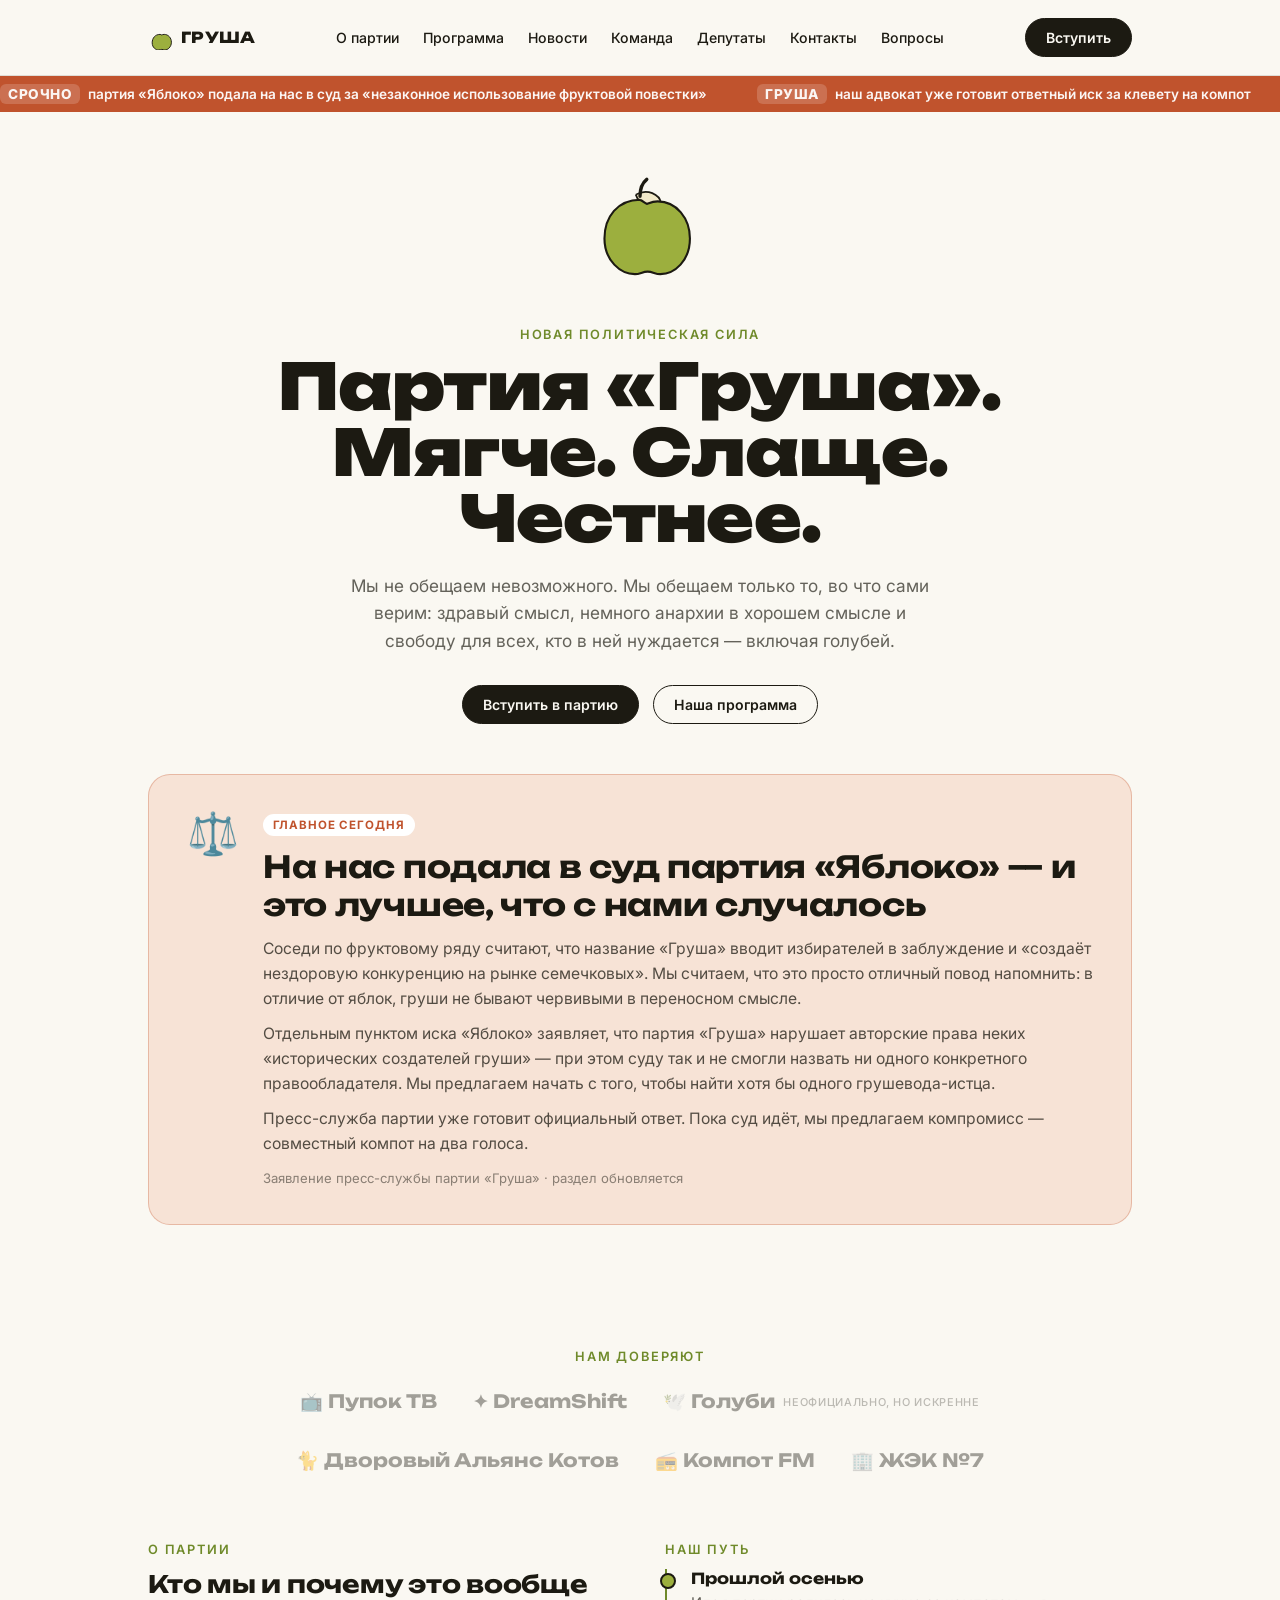
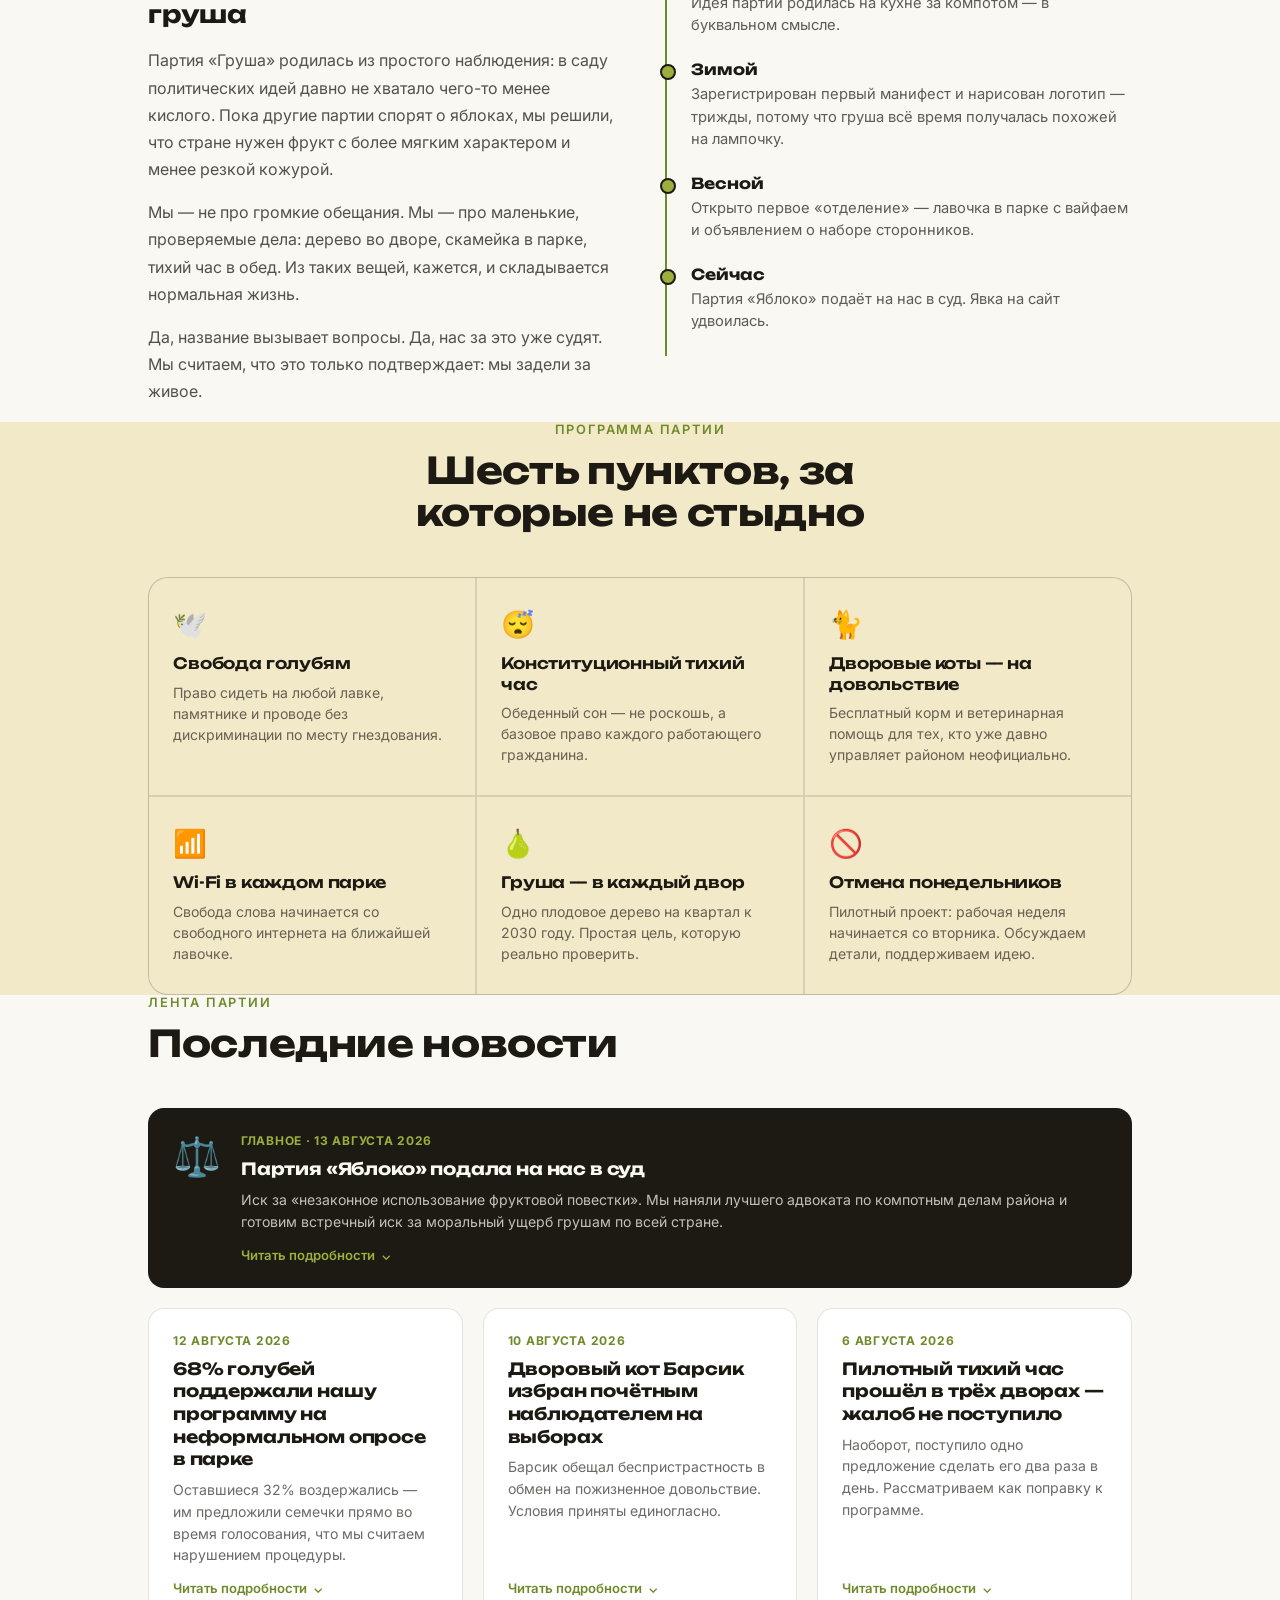
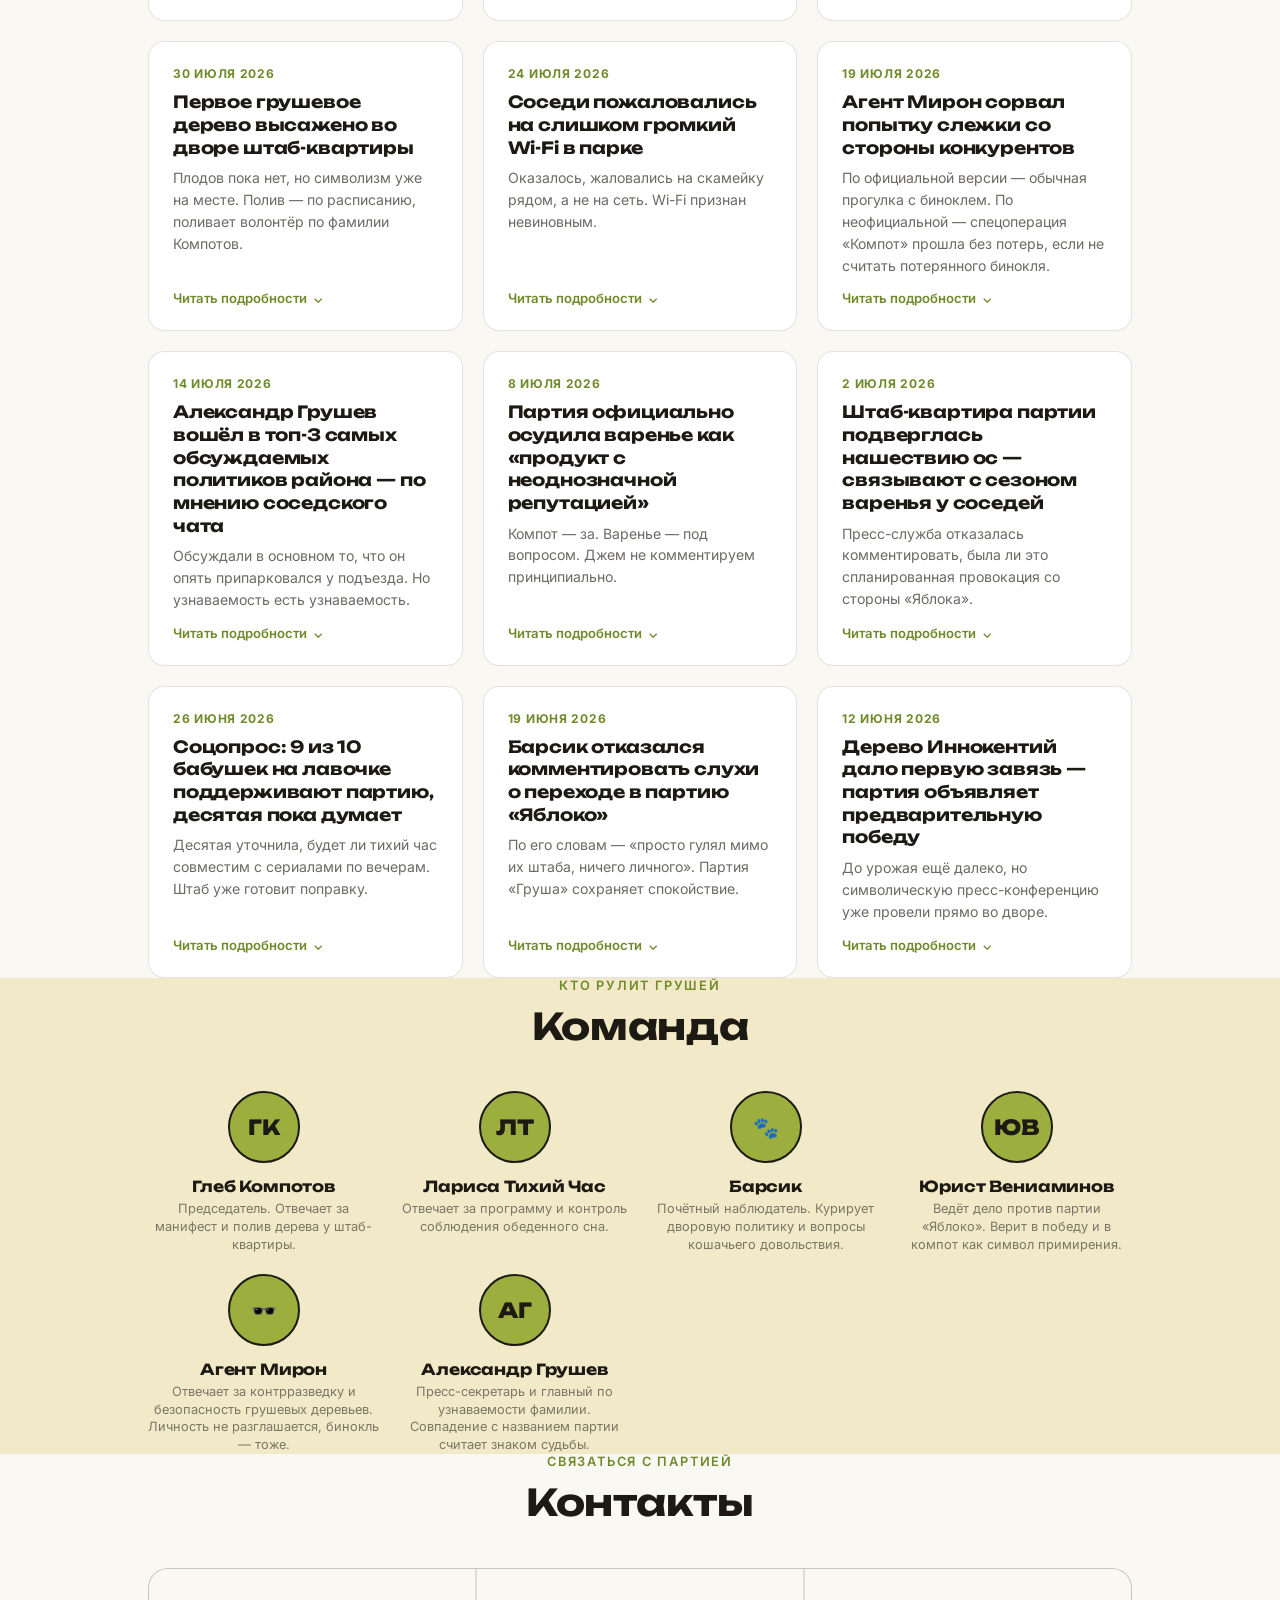
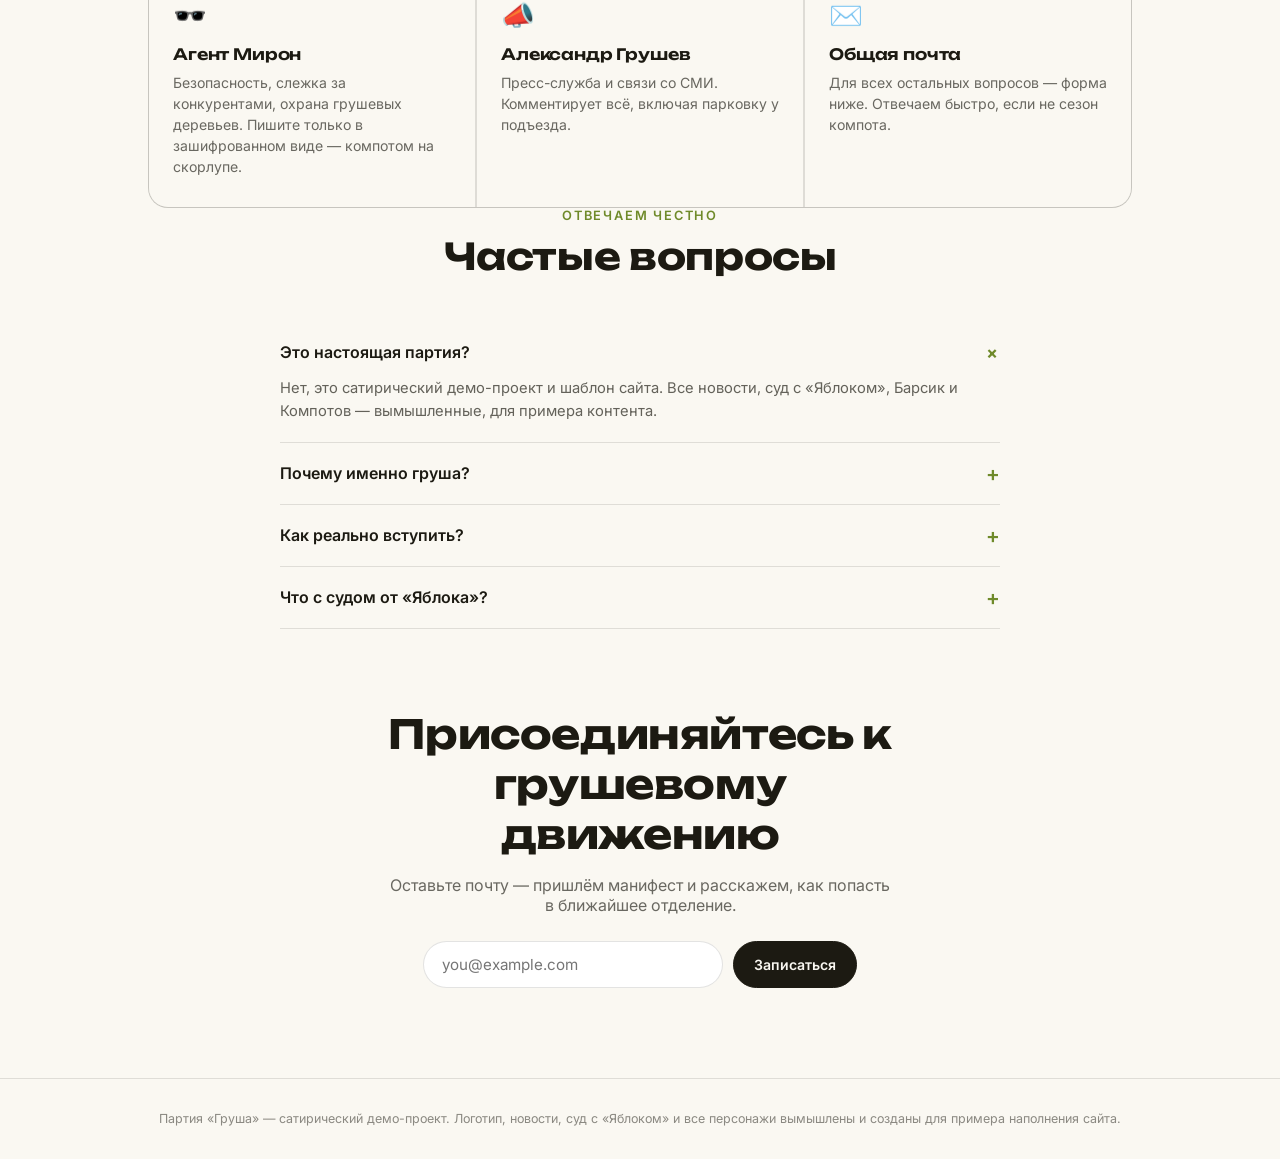
==== index.html @ 73012a03 "Initial commit via Netlify [skip ci]" ====
<!DOCTYPE html>
<html lang="ru">
<head>
<meta charset="UTF-8">
<meta name="viewport" content="width=device-width, initial-scale=1.0">
<title>ГРУША — партия здравого смысла и голубиных свобод</title>
<link rel="preconnect" href="https://fonts.googleapis.com">
<link rel="preconnect" href="https://fonts.gstatic.com" crossorigin>
<link href="https://fonts.googleapis.com/css2?family=Unbounded:wght@400;600;800;900&family=Inter:wght@400;500;600&display=swap" rel="stylesheet">
<link rel="stylesheet" href="styles.css">
</head>
<body>

<header>
  <nav class="nav">
    <a href="#" class="brand" aria-label="Груша — на главную">
      <svg viewBox="0 0 40 40" aria-hidden="true">
        <path d="M20 14c-8 0-13 6-13 14 0 8 6 12 11 12 2 0 3-1 5-1s3 1 5 1c5 0 11-5 11-13 0-7-5-13-12-13-2 0-3 .5-4 1-1-.5-2-1-3-1z" fill="#9CAF3E" stroke="#1C1A12" stroke-width="1.6"/>
      </svg>
      ГРУША
    </a>
    <ul class="navlinks">
      <li><a href="#about">О партии</a></li>
      <li><a href="#principles">Программа</a></li>
      <li><a href="#news">Новости</a></li>
      <li><a href="#team">Команда</a></li>
      <li><a href="deputaty.html">Депутаты</a></li>
      <li><a href="#contacts">Контакты</a></li>
      <li><a href="#faq">Вопросы</a></li>
    </ul>
    <a href="#join" class="btn">Вступить</a>
    <button class="navtoggle" aria-label="Меню"><span></span><span></span><span></span></button>
  </nav>
</header>

<div class="breaking">
  <div class="breaking-track">
    <span><b>СРОЧНО</b>партия «Яблоко» подала на нас в суд за «незаконное использование фруктовой повестки»</span>
    <span><b>ГРУША</b>наш адвокат уже готовит ответный иск за клевету на компот</span>
    <span><b>ОПРОС</b>68% голубей поддерживают партию «Груша» на местных выборах</span>
    <span><b>СРОЧНО</b>партия «Яблоко» подала на нас в суд за «незаконное использование фруктовой повестки»</span>
    <span><b>ГРУША</b>наш адвокат уже готовит ответный иск за клевету на компот</span>
    <span><b>ОПРОС</b>68% голубей поддерживают партию «Груша» на местных выборах</span>
  </div>
</div>

<section class="hero">
  <div class="wrap">
    <svg class="pear-mark" viewBox="0 0 130 150" aria-hidden="true">
      <path class="pear-leaf" d="M60 22c14-8 28 0 30 10-12 8-26 2-30-10z"></path>
      <path class="pear-stem" d="M65 24c0-10 3-16 8-20"></path>
      <path class="pear-body" d="M65 28c-26 0-42 20-42 46 0 26 19 42 36 42 6 0 9-3 15-3s9 3 15 3c17 0 35-16 35-42 0-24-16-44-38-44-6 0-9 1.5-13 3-3-1.5-4-3-8-5z"></path>
    </svg>
    <p class="eyebrow" style="text-align:center;">Новая политическая сила</p>
    <h1>Партия «Груша».<br>Мягче. Слаще. Честнее.</h1>
    <p class="lede">Мы не обещаем невозможного. Мы обещаем только то, во что сами верим: здравый смысл, немного анархии в хорошем смысле и свободу для всех, кто в ней нуждается — включая голубей.</p>
    <div class="ctas">
      <a href="#join" class="btn">Вступить в партию</a>
      <a href="#principles" class="btn ghost">Наша программа</a>
    </div>
  </div>
</section>

<section class="featured">
  <div class="wrap reveal">
    <div class="featured-card">
      <div class="icon">⚖️</div>
      <div>
        <span class="tag">Главное сегодня</span>
        <h2>На нас подала в суд партия «Яблоко» — и это лучшее, что с нами случалось</h2>
        <p>Соседи по фруктовому ряду считают, что название «Груша» вводит избирателей в заблуждение и «создаёт нездоровую конкуренцию на рынке семечковых». Мы считаем, что это просто отличный повод напомнить: в отличие от яблок, груши не бывают червивыми в переносном смысле.</p>
        <p>Отдельным пунктом иска «Яблоко» заявляет, что партия «Груша» нарушает авторские права неких «исторических создателей груши» — при этом суду так и не смогли назвать ни одного конкретного правообладателя. Мы предлагаем начать с того, чтобы найти хотя бы одного грушевода-истца.</p>
        <p>Пресс-служба партии уже готовит официальный ответ. Пока суд идёт, мы предлагаем компромисс — совместный компот на два голоса.</p>
        <div class="meta">Заявление пресс-службы партии «Груша» · раздел обновляется</div>
      </div>
    </div>
  </div>
</section>

<section class="trustbar">
  <div class="wrap reveal">
    <span class="eyebrow" style="text-align:center;">Нам доверяют</span>
    <div class="trust-row">
      <div class="trust-item">📺 Пупок ТВ</div>
      <div class="trust-item">✦ DreamShift</div>
      <div class="trust-item">🕊️ Голуби<small>неофициально, но искренне</small></div>
      <div class="trust-item">🐈 Дворовый Альянс Котов</div>
      <div class="trust-item">📻 Компот FM</div>
      <div class="trust-item">🏢 ЖЭК №7</div>
    </div>
  </div>
</section>

<section class="block" id="about">
  <div class="wrap">
    <div class="about-grid">
      <div class="reveal">
        <span class="eyebrow">О партии</span>
        <h2 style="margin-bottom:18px;">Кто мы и почему это вообще груша</h2>
        <p>Партия «Груша» родилась из простого наблюдения: в саду политических идей давно не хватало чего-то менее кислого. Пока другие партии спорят о яблоках, мы решили, что стране нужен фрукт с более мягким характером и менее резкой кожурой.</p>
        <p>Мы — не про громкие обещания. Мы — про маленькие, проверяемые дела: дерево во дворе, скамейка в парке, тихий час в обед. Из таких вещей, кажется, и складывается нормальная жизнь.</p>
        <p>Да, название вызывает вопросы. Да, нас за это уже судят. Мы считаем, что это только подтверждает: мы задели за живое.</p>
      </div>
      <div class="reveal">
        <span class="eyebrow">Наш путь</span>
        <ul class="timeline">
          <li><span class="yr">Прошлой осенью</span><p>Идея партии родилась на кухне за компотом — в буквальном смысле.</p></li>
          <li><span class="yr">Зимой</span><p>Зарегистрирован первый манифест и нарисован логотип — трижды, потому что груша всё время получалась похожей на лампочку.</p></li>
          <li><span class="yr">Весной</span><p>Открыто первое «отделение» — лавочка в парке с вайфаем и объявлением о наборе сторонников.</p></li>
          <li><span class="yr">Сейчас</span><p>Партия «Яблоко» подаёт на нас в суд. Явка на сайт удвоилась.</p></li>
        </ul>
      </div>
    </div>
  </div>
</section>

<section class="block alt" id="principles">
  <div class="wrap">
    <div class="head center reveal">
      <span class="eyebrow">Программа партии</span>
      <h2>Шесть пунктов, за которые не стыдно</h2>
    </div>
    <div class="grid3 reveal">
      <div class="card">
        <span class="emoji">🕊️</span>
        <h3>Свобода голубям</h3>
        <p>Право сидеть на любой лавке, памятнике и проводе без дискриминации по месту гнездования.</p>
      </div>
      <div class="card">
        <span class="emoji">😴</span>
        <h3>Конституционный тихий час</h3>
        <p>Обеденный сон — не роскошь, а базовое право каждого работающего гражданина.</p>
      </div>
      <div class="card">
        <span class="emoji">🐈</span>
        <h3>Дворовые коты — на довольствие</h3>
        <p>Бесплатный корм и ветеринарная помощь для тех, кто уже давно управляет районом неофициально.</p>
      </div>
      <div class="card">
        <span class="emoji">📶</span>
        <h3>Wi-Fi в каждом парке</h3>
        <p>Свобода слова начинается со свободного интернета на ближайшей лавочке.</p>
      </div>
      <div class="card">
        <span class="emoji">🍐</span>
        <h3>Груша — в каждый двор</h3>
        <p>Одно плодовое дерево на квартал к 2030 году. Простая цель, которую реально проверить.</p>
      </div>
      <div class="card">
        <span class="emoji">🚫</span>
        <h3>Отмена понедельников</h3>
        <p>Пилотный проект: рабочая неделя начинается со вторника. Обсуждаем детали, поддерживаем идею.</p>
      </div>
    </div>
  </div>
</section>

<section class="block" id="news">
  <div class="wrap">
    <div class="head reveal">
      <span class="eyebrow">Лента партии</span>
      <h2>Последние новости</h2>
    </div>
    <div class="news-grid reveal">
      <div class="news-card lead" data-news>
        <span class="emoji">⚖️</span>
        <div>
          <div class="date">Главное · 13 августа 2026</div>
          <h3>Партия «Яблоко» подала на нас в суд</h3>
          <p>Иск за «незаконное использование фруктовой повестки». Мы наняли лучшего адвоката по компотным делам района и готовим встречный иск за моральный ущерб грушам по всей стране.</p>
          <div class="news-more"><span>Читать подробности</span><span class="chev">⌄</span></div>
          <div class="news-extra">
            <p>Иск подан в мировой суд третьего фруктового участка. В заявлении «Яблоко» утверждает, что название «Груша» «создаёт путаницу на рынке черешковых плодов» и «подрывает узнаваемость исторического бренда семечковых».</p>
            <p>Отдельно истец заявляет о нарушении авторских прав «исторических создателей груши», однако на просьбу суда назвать хотя бы одно имя правообладателя представитель «Яблока» попросил перерыв.</p>
            <p class="quote">«Мы уважаем яблоки. Но грушу придумали не они» — из ответного заявления пресс-службы партии «Груша».</p>
            <p>Первое заседание назначено на осень. В качестве вещественного доказательства сторона защиты намерена предъявить суду банку домашнего компота как символ мирного сосуществования фруктов.</p>
          </div>
        </div>
      </div>
      <div class="news-card" data-news>
        <div class="date">12 августа 2026</div>
        <h3>68% голубей поддержали нашу программу на неформальном опросе в парке</h3>
        <p>Оставшиеся 32% воздержались — им предложили семечки прямо во время голосования, что мы считаем нарушением процедуры.</p>
        <div class="news-more"><span>Читать подробности</span><span class="chev">⌄</span></div>
        <div class="news-extra">
          <p>Опрос проводился методом простого подсчёта голубей, оставшихся на лавке после объявления программы. Явка составила 41 особь, что является рекордным показателем для района.</p>
          <p class="quote">«Курлык» — официальный комментарий делегации от парковой стаи.</p>
          <p>Партия намерена оспорить итоги в частях, касающихся воробьёв, которые, по неподтверждённым данным, тоже пытались проголосовать.</p>
        </div>
      </div>
      <div class="news-card" data-news>
        <div class="date">10 августа 2026</div>
        <h3>Дворовый кот Барсик избран почётным наблюдателем на выборах</h3>
        <p>Барсик обещал беспристрастность в обмен на пожизненное довольствие. Условия приняты единогласно.</p>
        <div class="news-more"><span>Читать подробности</span><span class="chev">⌄</span></div>
        <div class="news-extra">
          <p>Кандидатура Барсика была предложена жителями двора №14 как альтернатива штатному наблюдателю, который, по слухам, тоже был котом, но менее компетентным.</p>
          <p>В программе Барсика — контроль за раздачей корма без очередей и мониторинг подозрительных шорохов у мусорных баков.</p>
        </div>
      </div>
      <div class="news-card" data-news>
        <div class="date">6 августа 2026</div>
        <h3>Пилотный тихий час прошёл в трёх дворах — жалоб не поступило</h3>
        <p>Наоборот, поступило одно предложение сделать его два раза в день. Рассматриваем как поправку к программе.</p>
        <div class="news-more"><span>Читать подробности</span><span class="chev">⌄</span></div>
        <div class="news-extra">
          <p>Эксперимент проходил с 14:00 до 15:00 при поддержке местных бабушек на лавочках, которые взяли на себя функции контроля тишины.</p>
          <p class="quote">«Наконец-то хоть какая-то партия думает о моём сне» — аноним из двора №7.</p>
          <p>Следующий этап пилота — вечерний тихий час для тех, кто не успел выспаться днём.</p>
        </div>
      </div>
      <div class="news-card" data-news>
        <div class="date">30 июля 2026</div>
        <h3>Первое грушевое дерево высажено во дворе штаб-квартиры</h3>
        <p>Плодов пока нет, но символизм уже на месте. Полив — по расписанию, поливает волонтёр по фамилии Компотов.</p>
        <div class="news-more"><span>Читать подробности</span><span class="chev">⌄</span></div>
        <div class="news-extra">
          <p>Саженец был выбран после долгих дебатов между сортами «Дюшес» и «Конференция» — победила дружба, посадили оба.</p>
          <p>Ответственный за полив, волонтёр Компотов, ведёт дневник наблюдений и уже дал дереву имя — Иннокентий.</p>
        </div>
      </div>
      <div class="news-card" data-news>
        <div class="date">24 июля 2026</div>
        <h3>Соседи пожаловались на слишком громкий Wi-Fi в парке</h3>
        <p>Оказалось, жаловались на скамейку рядом, а не на сеть. Wi-Fi признан невиновным.</p>
        <div class="news-more"><span>Читать подробности</span><span class="chev">⌄</span></div>
        <div class="news-extra">
          <p>Разбирательство длилось два часа, пока не выяснилось, что скрип издавала третья доска скамейки, а не роутер.</p>
          <p>Роутеру принесены официальные извинения от лица управляющей компании. Скамейку решили смазать.</p>
        </div>
      </div>
      <div class="news-card" data-news>
        <div class="date">19 июля 2026</div>
        <h3>Агент Мирон сорвал попытку слежки со стороны конкурентов</h3>
        <p>По официальной версии — обычная прогулка с биноклем. По неофициальной — спецоперация «Компот» прошла без потерь, если не считать потерянного бинокля.</p>
        <div class="news-more"><span>Читать подробности</span><span class="chev">⌄</span></div>
        <div class="news-extra">
          <p>Операция началась с подозрительно частых визитов человека в кепке к скамейке штаб-квартиры. Агент Мирон вычислил его по третьему кругу вокруг дерева Иннокентия.</p>
          <p class="quote">«Комментировать детали спецопераций не буду. Скажу лишь: бинокль был не наш» — Агент Мирон.</p>
        </div>
      </div>
      <div class="news-card" data-news>
        <div class="date">14 июля 2026</div>
        <h3>Александр Грушев вошёл в топ-3 самых обсуждаемых политиков района — по мнению соседского чата</h3>
        <p>Обсуждали в основном то, что он опять припарковался у подъезда. Но узнаваемость есть узнаваемость.</p>
        <div class="news-more"><span>Читать подробности</span><span class="chev">⌄</span></div>
        <div class="news-extra">
          <p>Рейтинг составлен по числу упоминаний в общедомовом чате за месяц. На первом месте — вопрос об общедомовом собрании, на втором — протечка в подъезде, на третьем — Александр Грушев.</p>
          <p class="quote">«Главное — что помнят фамилию. Остальное поправимо» — комментарий самого Грушева.</p>
        </div>
      </div>
      <div class="news-card" data-news>
        <div class="date">8 июля 2026</div>
        <h3>Партия официально осудила варенье как «продукт с неоднозначной репутацией»</h3>
        <p>Компот — за. Варенье — под вопросом. Джем не комментируем принципиально.</p>
        <div class="news-more"><span>Читать подробности</span><span class="chev">⌄</span></div>
        <div class="news-extra">
          <p>Заявление вызвано жалобами избирателей на слишком сладкую внутрипартийную дискуссию по вопросам консервации урожая.</p>
          <p>Партия предлагает компромисс: компот с минимальным содержанием сахара как символ умеренной, но твёрдой позиции.</p>
        </div>
      </div>
      <div class="news-card" data-news>
        <div class="date">2 июля 2026</div>
        <h3>Штаб-квартира партии подверглась нашествию ос — связывают с сезоном варенья у соседей</h3>
        <p>Пресс-служба отказалась комментировать, была ли это спланированная провокация со стороны «Яблока».</p>
        <div class="news-more"><span>Читать подробности</span><span class="chev">⌄</span></div>
        <div class="news-extra">
          <p>Осы были эвакуированы силами волонтёра Компотова при помощи банки с остатками того самого компота. Пострадавших не зафиксировано, кроме одной осы, которая, по слухам, теперь тайно сочувствует программе партии.</p>
          <p class="quote">«Мы не обвиняем ос напрямую. Но совпадение по времени наводит на мысли» — Агент Мирон.</p>
        </div>
      </div>
      <div class="news-card" data-news>
        <div class="date">26 июня 2026</div>
        <h3>Соцопрос: 9 из 10 бабушек на лавочке поддерживают партию, десятая пока думает</h3>
        <p>Десятая уточнила, будет ли тихий час совместим с сериалами по вечерам. Штаб уже готовит поправку.</p>
        <div class="news-more"><span>Читать подробности</span><span class="chev">⌄</span></div>
        <div class="news-extra">
          <p>Опрос проводился методом открытого разговора у подъезда с чаем и семечками — точность выборки не гарантируется, но атмосфера была тёплой.</p>
          <p>Александр Грушев лично пообещал десятой бабушке включить вопрос сериалов в программу партии следующего созыва.</p>
        </div>
      </div>
      <div class="news-card" data-news>
        <div class="date">19 июня 2026</div>
        <h3>Барсик отказался комментировать слухи о переходе в партию «Яблоко»</h3>
        <p>По его словам — «просто гулял мимо их штаба, ничего личного». Партия «Груша» сохраняет спокойствие.</p>
        <div class="news-more"><span>Читать подробности</span><span class="chev">⌄</span></div>
        <div class="news-extra">
          <p>Слухи возникли после того, как Барсика заметили спящим на подоконнике здания, где расположена приёмная конкурентов. Кот пояснил, что подоконник был просто теплее.</p>
          <p class="quote">«Мяу» — официальный комментарий Барсика, переведённый пресс-службой как «без комментариев».</p>
        </div>
      </div>
      <div class="news-card" data-news>
        <div class="date">12 июня 2026</div>
        <h3>Дерево Иннокентий дало первую завязь — партия объявляет предварительную победу</h3>
        <p>До урожая ещё далеко, но символическую пресс-конференцию уже провели прямо во дворе.</p>
        <div class="news-more"><span>Читать подробности</span><span class="chev">⌄</span></div>
        <div class="news-extra">
          <p>На пресс-конференции присутствовали волонтёр Компотов, Александр Грушев и, предположительно, Барсик — на заднем плане в кустах.</p>
          <p>Первый урожай, по прогнозам агронома-любителя, ожидается через два-три года. Партия называет это «долгосрочной, но честной программой».</p>
        </div>
      </div>
    </div>
  </div>
</section>

<section class="block alt" id="team">
  <div class="wrap">
    <div class="head center reveal">
      <span class="eyebrow">Кто рулит грушей</span>
      <h2>Команда</h2>
    </div>
    <div class="team-grid reveal">
      <div class="person">
        <div class="avatar">ГК</div>
        <h3>Глеб Компотов</h3>
        <p>Председатель. Отвечает за манифест и полив дерева у штаб-квартиры.</p>
      </div>
      <div class="person">
        <div class="avatar">ЛТ</div>
        <h3>Лариса Тихий Час</h3>
        <p>Отвечает за программу и контроль соблюдения обеденного сна.</p>
      </div>
      <div class="person">
        <div class="avatar">🐾</div>
        <h3>Барсик</h3>
        <p>Почётный наблюдатель. Курирует дворовую политику и вопросы кошачьего довольствия.</p>
      </div>
      <div class="person">
        <div class="avatar">ЮВ</div>
        <h3>Юрист Вениаминов</h3>
        <p>Ведёт дело против партии «Яблоко». Верит в победу и в компот как символ примирения.</p>
      </div>
      <div class="person">
        <div class="avatar">🕶️</div>
        <h3>Агент Мирон</h3>
        <p>Отвечает за контрразведку и безопасность грушевых деревьев. Личность не разглашается, бинокль — тоже.</p>
      </div>
      <div class="person">
        <div class="avatar">АГ</div>
        <h3>Александр Грушев</h3>
        <p>Пресс-секретарь и главный по узнаваемости фамилии. Совпадение с названием партии считает знаком судьбы.</p>
      </div>
    </div>
  </div>
</section>

<section class="block" id="contacts">
  <div class="wrap">
    <div class="head center reveal">
      <span class="eyebrow">Связаться с партией</span>
      <h2>Контакты</h2>
    </div>
    <div class="grid3 reveal">
      <div class="card">
        <span class="emoji">🕶️</span>
        <h3>Агент Мирон</h3>
        <p>Безопасность, слежка за конкурентами, охрана грушевых деревьев. Пишите только в зашифрованном виде — компотом на скорлупе.</p>
      </div>
      <div class="card">
        <span class="emoji">📣</span>
        <h3>Александр Грушев</h3>
        <p>Пресс-служба и связи со СМИ. Комментирует всё, включая парковку у подъезда.</p>
      </div>
      <div class="card">
        <span class="emoji">✉️</span>
        <h3>Общая почта</h3>
        <p>Для всех остальных вопросов — форма ниже. Отвечаем быстро, если не сезон компота.</p>
      </div>
    </div>
  </div>
</section>

<section class="block" id="faq">
  <div class="wrap">
    <div class="head center reveal">
      <span class="eyebrow">Отвечаем честно</span>
      <h2>Частые вопросы</h2>
    </div>
    <div class="faq reveal">
      <details open>
        <summary>Это настоящая партия?</summary>
        <p>Нет, это сатирический демо-проект и шаблон сайта. Все новости, суд с «Яблоком», Барсик и Компотов — вымышленные, для примера контента.</p>
      </details>
      <details>
        <summary>Почему именно груша?</summary>
        <p>Потому что все остальные фрукты были заняты, а груша оказалась достаточно смешной и достаточно доброй одновременно.</p>
      </details>
      <details>
        <summary>Как реально вступить?</summary>
        <p>Никак — сайт демонстрационный. Но форма ниже работает как шаблон: подключите её к своей рассылке или CRM, и она заработает по-настоящему.</p>
      </details>
      <details>
        <summary>Что с судом от «Яблока»?</summary>
        <p>Это шутка в рамках сюжета сайта, а не заявление о реальном юридическом споре. Никакого настоящего иска не существует.</p>
      </details>
    </div>
  </div>
</section>

<section class="join" id="join">
  <div class="wrap">
    <h2>Присоединяйтесь к грушевому движению</h2>
    <p>Оставьте почту — пришлём манифест и расскажем, как попасть в ближайшее отделение.</p>
    <form class="joinform" onsubmit="return false;">
      <input type="email" placeholder="you@example.com" required aria-label="Электронная почта">
      <button class="btn" type="submit">Записаться</button>
    </form>
  </div>
</section>

<footer>
  <p>Партия «Груша» — сатирический демо-проект. Логотип, новости, суд с «Яблоком» и все персонажи вымышлены и созданы для примера наполнения сайта.</p>
</footer>

<script>
  const els = document.querySelectorAll('.reveal');
  const io = new IntersectionObserver((entries)=>{
    entries.forEach(e=>{ if(e.isIntersecting){ e.target.classList.add('in'); io.unobserve(e.target); } });
  }, {threshold:0.12});
  els.forEach(el=>io.observe(el));

  const toggle = document.querySelector('.navtoggle');
  const links = document.querySelector('.navlinks');
  toggle.addEventListener('click', ()=>{
    const open = links.style.display === 'flex';
    links.style.cssText = open ? '' : 'display:flex; position:fixed; top:64px; left:0; right:0; background:var(--paper); flex-direction:column; padding:18px 28px; gap:16px; border-bottom:1px solid var(--line); z-index:99;';
  });

  document.querySelectorAll('[data-news]').forEach(card=>{
    card.addEventListener('click', ()=>{
      card.classList.toggle('open');
    });
  });
</script>

</body>
</html>
---- styles.css ----
:root{
  --paper:#FAF8F2;
  --ink:#1C1A12;
  --pear:#9CAF3E;
  --pear-deep:#6F8A2A;
  --blush:#F2E9C9;
  --alert:#C0532D;
  --alert-bg:#F7E3D6;
  --line:rgba(28,26,18,0.12);
}
*{box-sizing:border-box;}
body{
  margin:0;
  background:var(--paper);
  color:var(--ink);
  font-family:'Inter',sans-serif;
  -webkit-font-smoothing:antialiased;
  overflow-x:hidden;
}
h1,h2,h3,.display{
  font-family:'Unbounded',sans-serif;
  margin:0;
  letter-spacing:-0.01em;
}
a{color:inherit;text-decoration:none;}
img,svg{display:block;max-width:100%;}
.wrap{max-width:1040px;margin:0 auto;padding:0 28px;}
:focus-visible{outline:3px solid var(--pear-deep);outline-offset:3px;}
.eyebrow{
  font-weight:600;font-size:0.8rem;letter-spacing:0.14em;text-transform:uppercase;
  color:var(--pear-deep);margin-bottom:12px;display:block;
}

header{
  position:sticky;top:0;z-index:100;
  background:rgba(250,248,242,0.9);
  backdrop-filter:blur(8px);
  border-bottom:1px solid var(--line);
}
.nav{
  max-width:1040px;margin:0 auto;padding:18px 28px;
  display:flex;align-items:center;justify-content:space-between;
  gap:20px;
}
.brand{
  display:flex;align-items:center;gap:9px;
  font-family:'Unbounded',sans-serif;font-weight:800;font-size:0.95rem;
  letter-spacing:0.02em;
}
.brand svg{width:24px;height:24px;}
.navlinks{
  display:flex;gap:24px;font-size:0.88rem;font-weight:500;
  list-style:none;margin:0;padding:0;
}
.navlinks a{position:relative;padding-bottom:3px;}
.navlinks a::after{
  content:"";position:absolute;left:0;bottom:0;width:0;height:2px;
  background:var(--pear-deep);transition:width .2s ease;
}
.navlinks a:hover::after{width:100%;}
.btn{
  font-family:'Inter',sans-serif;font-weight:600;font-size:0.88rem;
  padding:10px 20px;border-radius:100px;
  border:1.5px solid var(--ink);background:var(--ink);color:var(--paper);
  cursor:pointer;transition:transform .2s ease, background .2s ease;
  display:inline-block;white-space:nowrap;
}
.btn:hover{background:var(--pear-deep);border-color:var(--pear-deep);transform:translateY(-2px);}
.btn.ghost{background:transparent;color:var(--ink);}
.btn.ghost:hover{background:var(--ink);color:var(--paper);}
.navtoggle{display:none;background:none;border:none;cursor:pointer;}
.navtoggle span{display:block;width:22px;height:2px;background:var(--ink);margin:5px 0;}

.breaking{
  background:var(--alert);color:#fff;
  overflow:hidden;padding:10px 0;
  font-family:'Inter',sans-serif;font-weight:600;font-size:0.85rem;
}
.breaking-track{
  display:flex;width:max-content;gap:50px;
  animation:scrollx 22s linear infinite;
  white-space:nowrap;
}
.breaking-track span{opacity:.95;}
.breaking-track b{
  background:rgba(255,255,255,0.18);
  padding:2px 8px;border-radius:6px;margin-right:8px;
  font-weight:800;letter-spacing:0.04em;
}
@keyframes scrollx{from{transform:translateX(0);}to{transform:translateX(-50%);}}

.hero{padding:64px 0 50px;text-align:center;}
.pear-mark{width:110px;margin:0 auto 24px;}
.pear-body{
  fill:var(--pear);stroke:var(--ink);stroke-width:2.5;
  stroke-dasharray:900;stroke-dashoffset:900;
  animation:draw 1.3s cubic-bezier(.2,.8,.2,1) forwards .2s;
}
.pear-stem{
  stroke:var(--ink);stroke-width:4;stroke-linecap:round;fill:none;
  stroke-dasharray:40;stroke-dashoffset:40;
  animation:draw .5s ease forwards 1.1s;
}
.pear-leaf{
  fill:var(--blush);stroke:var(--ink);stroke-width:2;
  stroke-dasharray:120;stroke-dashoffset:120;
  animation:draw .5s ease forwards 1.3s, sway 4s ease-in-out infinite 1.9s;
  transform-origin:66px 20px;
}
@keyframes draw{to{stroke-dashoffset:0;}}
@keyframes sway{0%,100%{transform:rotate(0);}50%{transform:rotate(10deg);}}
.hero h1{
  font-size:clamp(2.2rem,6.5vw,4rem);
  line-height:1.03;font-weight:900;
}
.hero p.lede{
  font-size:1.08rem;line-height:1.6;color:rgba(28,26,18,0.68);
  max-width:54ch;margin:20px auto 30px;
}
.ctas{display:flex;gap:14px;justify-content:center;flex-wrap:wrap;}

.featured{padding:0 0 80px;}
.featured-card{
  background:var(--alert-bg);
  border:1.5px solid rgba(192,83,45,0.3);
  border-radius:22px;
  padding:38px;
  display:grid;
  grid-template-columns:auto 1fr;
  gap:24px;
  align-items:flex-start;
}
.featured-card .icon{font-size:2.6rem;line-height:1;}
.featured-card .tag{
  display:inline-block;font-size:0.72rem;font-weight:700;letter-spacing:0.08em;
  text-transform:uppercase;color:var(--alert);background:#fff;
  padding:4px 10px;border-radius:100px;margin-bottom:12px;
}
.featured-card h2{font-size:clamp(1.4rem,3vw,1.9rem);line-height:1.25;margin-bottom:12px;}
.featured-card p{font-size:0.98rem;line-height:1.6;color:rgba(28,26,18,0.75);margin:0 0 10px;}
.featured-card .meta{font-size:0.82rem;color:rgba(28,26,18,0.5);margin-top:14px;}

.trustbar{padding:44px 0 70px;}
.trustbar .eyebrow{text-align:center;margin-bottom:26px;}
.trust-row{
  display:flex;flex-wrap:wrap;gap:36px;
  justify-content:center;align-items:center;
}
.trust-item{
  font-family:'Unbounded',sans-serif;font-weight:700;
  font-size:1.15rem;color:rgba(28,26,18,0.4);
  display:flex;align-items:center;gap:8px;
  transition:color .25s ease, transform .25s ease;
  cursor:default;
}
.trust-item:hover{color:var(--ink);transform:translateY(-2px);}
.trust-item .tick{font-size:0.9rem;}
.trust-item small{
  font-family:'Inter',sans-serif;font-weight:500;font-size:0.68rem;
  letter-spacing:0.06em;text-transform:uppercase;color:inherit;opacity:0.7;
  display:block;
}
.block.alt{background:var(--blush);}
.head{max-width:600px;margin-bottom:44px;}
.head.center{margin-left:auto;margin-right:auto;text-align:center;}
.head h2{font-size:clamp(1.7rem,4vw,2.3rem);line-height:1.15;}
.reveal{opacity:0;transform:translateY(20px);transition:opacity .6s ease, transform .6s ease;}
.reveal.in{opacity:1;transform:translateY(0);}

.about-grid{
  display:grid;grid-template-columns:1fr 1fr;gap:50px;align-items:start;
}
.about-grid p{font-size:1rem;line-height:1.7;color:rgba(28,26,18,0.75);margin:0 0 16px;}
.timeline{list-style:none;margin:0;padding:0;border-left:2px solid var(--pear-deep);}
.timeline li{padding:0 0 24px 24px;position:relative;}
.timeline li::before{
  content:"";position:absolute;left:-7px;top:4px;width:12px;height:12px;
  border-radius:50%;background:var(--pear);border:2px solid var(--ink);
}
.timeline .yr{font-family:'Unbounded',sans-serif;font-weight:700;font-size:0.95rem;display:block;margin-bottom:4px;}
.timeline p{margin:0;font-size:0.92rem;color:rgba(28,26,18,0.7);line-height:1.5;}

.grid3{
  display:grid;grid-template-columns:repeat(3,1fr);gap:2px;
  background:var(--line);border:1px solid var(--line);border-radius:20px;overflow:hidden;
}
.card{
  background:var(--paper);padding:30px 24px;
  transition:background .25s ease, transform .25s ease;
}
.card:hover{background:var(--blush);transform:translateY(-3px);}
.card .emoji{font-size:1.7rem;margin-bottom:12px;display:block;}
.card h3{font-family:'Unbounded',sans-serif;font-size:0.98rem;font-weight:600;margin-bottom:8px;line-height:1.3;}
.card p{font-size:0.88rem;line-height:1.5;color:rgba(28,26,18,0.65);margin:0;}
.block.alt .card{background:var(--blush);}
.block.alt .card:hover{background:#fff;}

.news-grid{
  display:grid;grid-template-columns:repeat(3,1fr);gap:20px;
}
.news-card{
  background:#fff;border:1px solid var(--line);border-radius:16px;
  padding:24px;transition:transform .25s ease, box-shadow .25s ease;
  display:flex;flex-direction:column;
  cursor:pointer;
}
.news-card:hover{transform:translateY(-5px);box-shadow:0 16px 30px rgba(28,26,18,0.08);}
.news-card.lead{
  grid-column:span 3;
  background:var(--ink);color:var(--paper);
  display:grid;grid-template-columns:auto 1fr;gap:20px;align-items:start;
}
.news-card.lead .emoji{font-size:2.4rem;}
.news-card.lead .date{color:var(--pear);}
.news-card.lead p{color:rgba(250,248,242,0.75);}
.news-card .date{
  font-size:0.75rem;font-weight:700;letter-spacing:0.06em;text-transform:uppercase;
  color:var(--pear-deep);margin-bottom:10px;
}
.news-card h3{font-size:1.05rem;line-height:1.35;margin-bottom:8px;}
.news-card p{font-size:0.88rem;line-height:1.55;color:rgba(28,26,18,0.65);margin:0;flex:1;}
.news-more{
  font-family:'Inter',sans-serif;font-weight:600;font-size:0.82rem;
  color:var(--pear-deep);margin-top:14px;display:flex;align-items:center;gap:6px;
}
.news-more .chev{transition:transform .25s ease;display:inline-block;}
.news-card.open .news-more .chev{transform:rotate(180deg);}
.news-card.lead .news-more{color:var(--pear);}
.news-extra{
  max-height:0;overflow:hidden;
  transition:max-height .35s ease, opacity .3s ease, margin-top .3s ease;
  opacity:0;
}
.news-card.open .news-extra{
  max-height:600px;opacity:1;margin-top:14px;
}
.news-extra p{margin:0 0 10px;font-size:0.87rem;}
.news-extra p:last-child{margin-bottom:0;}
.news-extra .quote{
  border-left:2px solid var(--pear-deep);padding-left:12px;
  font-style:italic;color:rgba(28,26,18,0.7);
}
.news-card.lead .news-extra .quote{border-color:var(--pear);color:rgba(250,248,242,0.8);}

.team-grid{
  display:grid;grid-template-columns:repeat(4,1fr);gap:20px;
}
.person{text-align:center;}
.avatar{
  width:72px;height:72px;border-radius:50%;
  background:var(--pear);border:2px solid var(--ink);
  display:flex;align-items:center;justify-content:center;
  font-family:'Unbounded',sans-serif;font-weight:800;font-size:1.3rem;
  margin:0 auto 14px;
}
.person h3{font-size:0.95rem;margin-bottom:4px;}
.person p{font-size:0.8rem;color:rgba(28,26,18,0.55);margin:0;line-height:1.4;}

.faq{max-width:720px;margin:0 auto;}
details{border-bottom:1px solid var(--line);padding:18px 0;}
summary{
  cursor:pointer;font-weight:600;font-size:1rem;
  display:flex;justify-content:space-between;align-items:center;list-style:none;
}
summary::-webkit-details-marker{display:none;}
summary::after{content:"+";font-size:1.3rem;color:var(--pear-deep);transition:transform .2s ease;}
details[open] summary::after{transform:rotate(45deg);}
details p{margin:12px 0 0;font-size:0.92rem;line-height:1.6;color:rgba(28,26,18,0.68);}

.join{padding:80px 0 90px;text-align:center;}
.join .wrap{max-width:560px;}
.join h2{font-size:clamp(1.8rem,4vw,2.5rem);margin-bottom:16px;}
.join p{color:rgba(28,26,18,0.65);margin-bottom:26px;}
.joinform{display:flex;gap:10px;justify-content:center;flex-wrap:wrap;}
.joinform input{
  font-family:'Inter',sans-serif;font-size:0.95rem;padding:13px 18px;
  border-radius:100px;border:1.5px solid var(--line);background:#fff;
  min-width:240px;flex:1;max-width:300px;
}
.joinform input:focus{border-color:var(--pear-deep);}

footer{border-top:1px solid var(--line);padding:30px 0;text-align:center;}
footer p{font-size:0.78rem;color:rgba(28,26,18,0.5);margin:0;line-height:1.6;}

.page-hero{padding:56px 0 20px;text-align:center;}
.page-hero .eyebrow{text-align:center;}
.page-hero h1{font-size:clamp(2rem,5.5vw,3.1rem);line-height:1.08;font-weight:900;}
.page-hero p.lede{
  font-size:1.05rem;line-height:1.6;color:rgba(28,26,18,0.68);
  max-width:56ch;margin:18px auto 0;
}

.deputy-grid{
  display:grid;grid-template-columns:repeat(3,1fr);gap:20px;
}
.deputy-card{
  background:#fff;border:1px solid var(--line);border-radius:18px;
  padding:26px;transition:transform .25s ease, box-shadow .25s ease;
}
.deputy-card:hover{transform:translateY(-4px);box-shadow:0 16px 30px rgba(28,26,18,0.08);}
.deputy-card .avatar{width:64px;height:64px;font-size:1.15rem;margin:0 0 14px;}
.deputy-card .faction{
  display:inline-block;font-size:0.7rem;font-weight:700;letter-spacing:0.06em;
  text-transform:uppercase;color:var(--pear-deep);background:var(--blush);
  padding:3px 10px;border-radius:100px;margin-bottom:10px;
}
.deputy-card h3{font-size:1.02rem;margin-bottom:2px;}
.deputy-card .role{font-size:0.8rem;color:rgba(28,26,18,0.5);margin-bottom:12px;display:block;}
.deputy-card p{font-size:0.88rem;line-height:1.55;color:rgba(28,26,18,0.7);margin:0 0 10px;}
.deputy-card .quote{
  border-left:2px solid var(--pear-deep);padding-left:12px;
  font-style:italic;font-size:0.85rem;color:rgba(28,26,18,0.65);margin:0;
}

@media (max-width:860px){
  .navlinks{display:none;}
  .navtoggle{display:block;}
  .about-grid{grid-template-columns:1fr;}
  .grid3{grid-template-columns:1fr;}
  .news-grid{grid-template-columns:1fr;}
  .news-card.lead{grid-column:span 1;grid-template-columns:1fr;text-align:center;}
  .team-grid{grid-template-columns:repeat(2,1fr);}
  .deputy-grid{grid-template-columns:1fr;}
  .featured-card{grid-template-columns:1fr;text-align:center;}
  .featured-card .icon{margin:0 auto;}
}
@media (prefers-reduced-motion: reduce){
  *{animation-duration:.001s !important;animation-iteration-count:1 !important;transition-duration:.001s !important;}
}
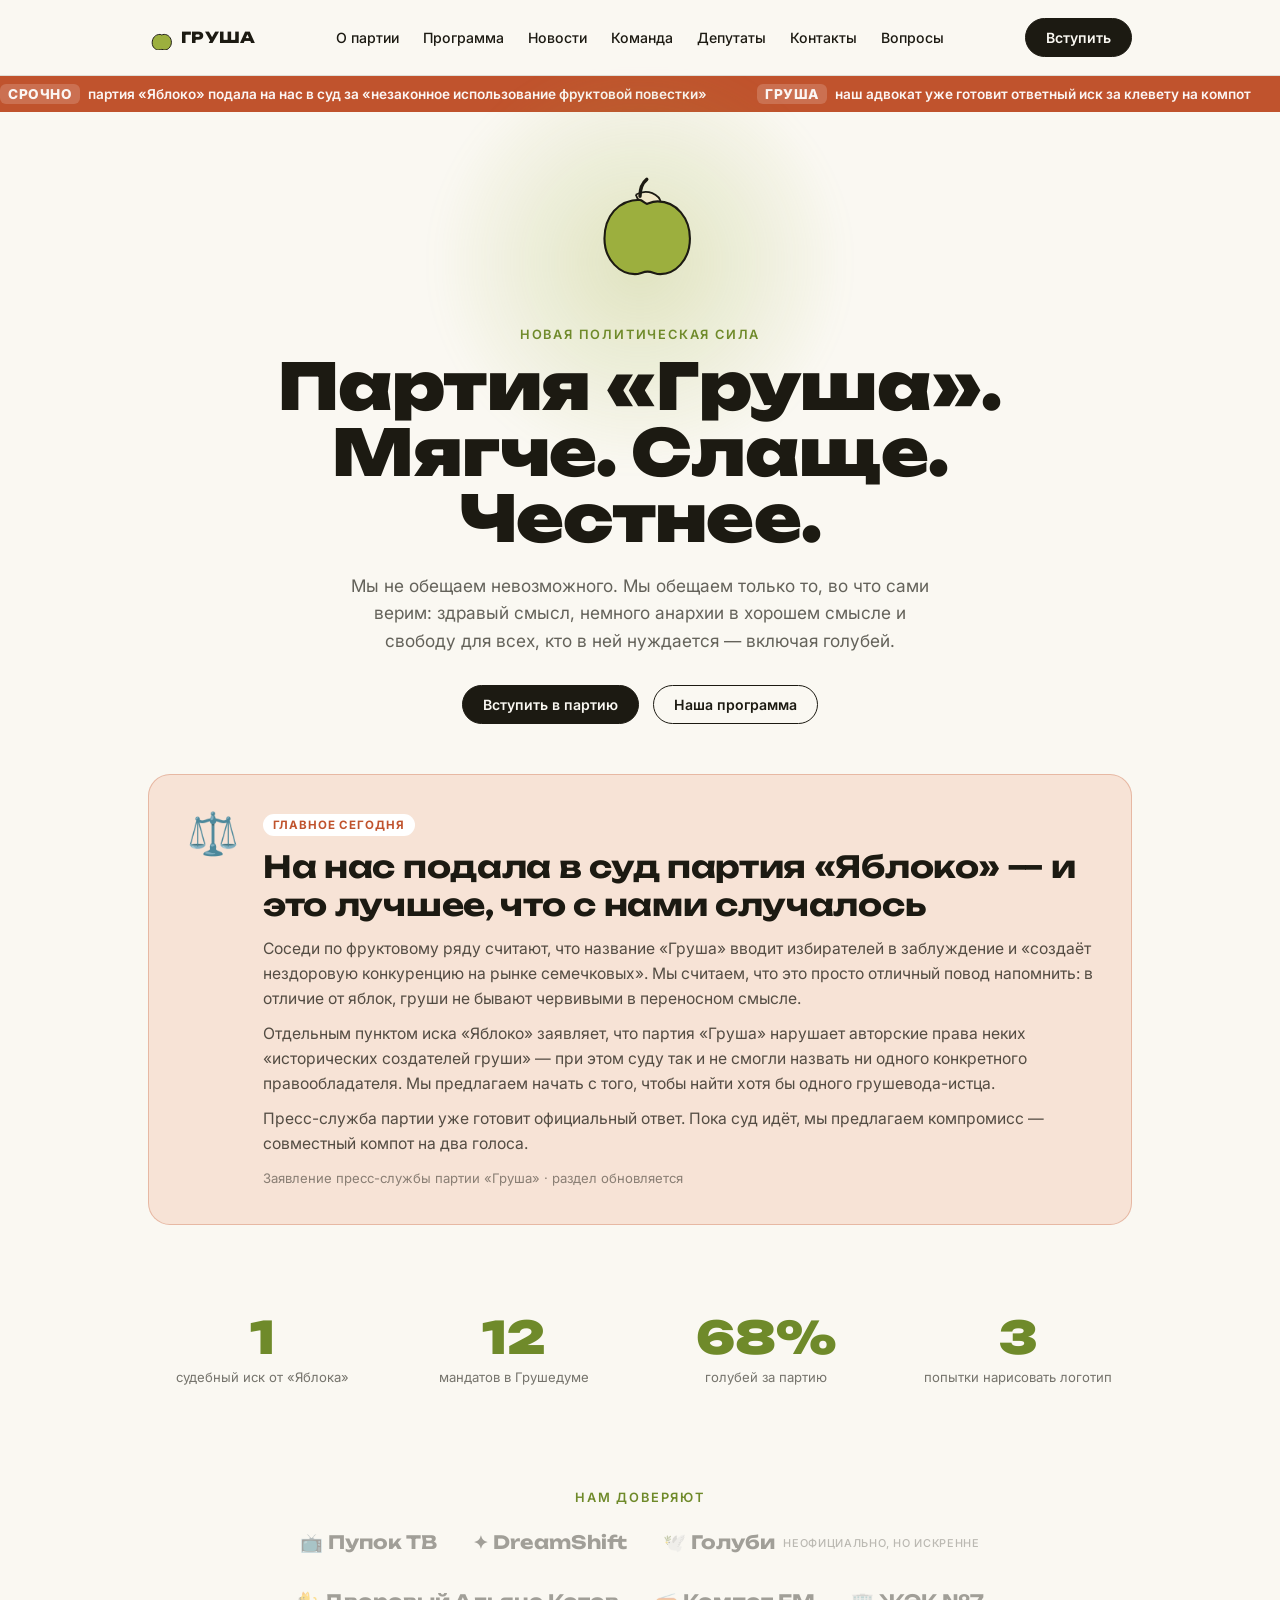
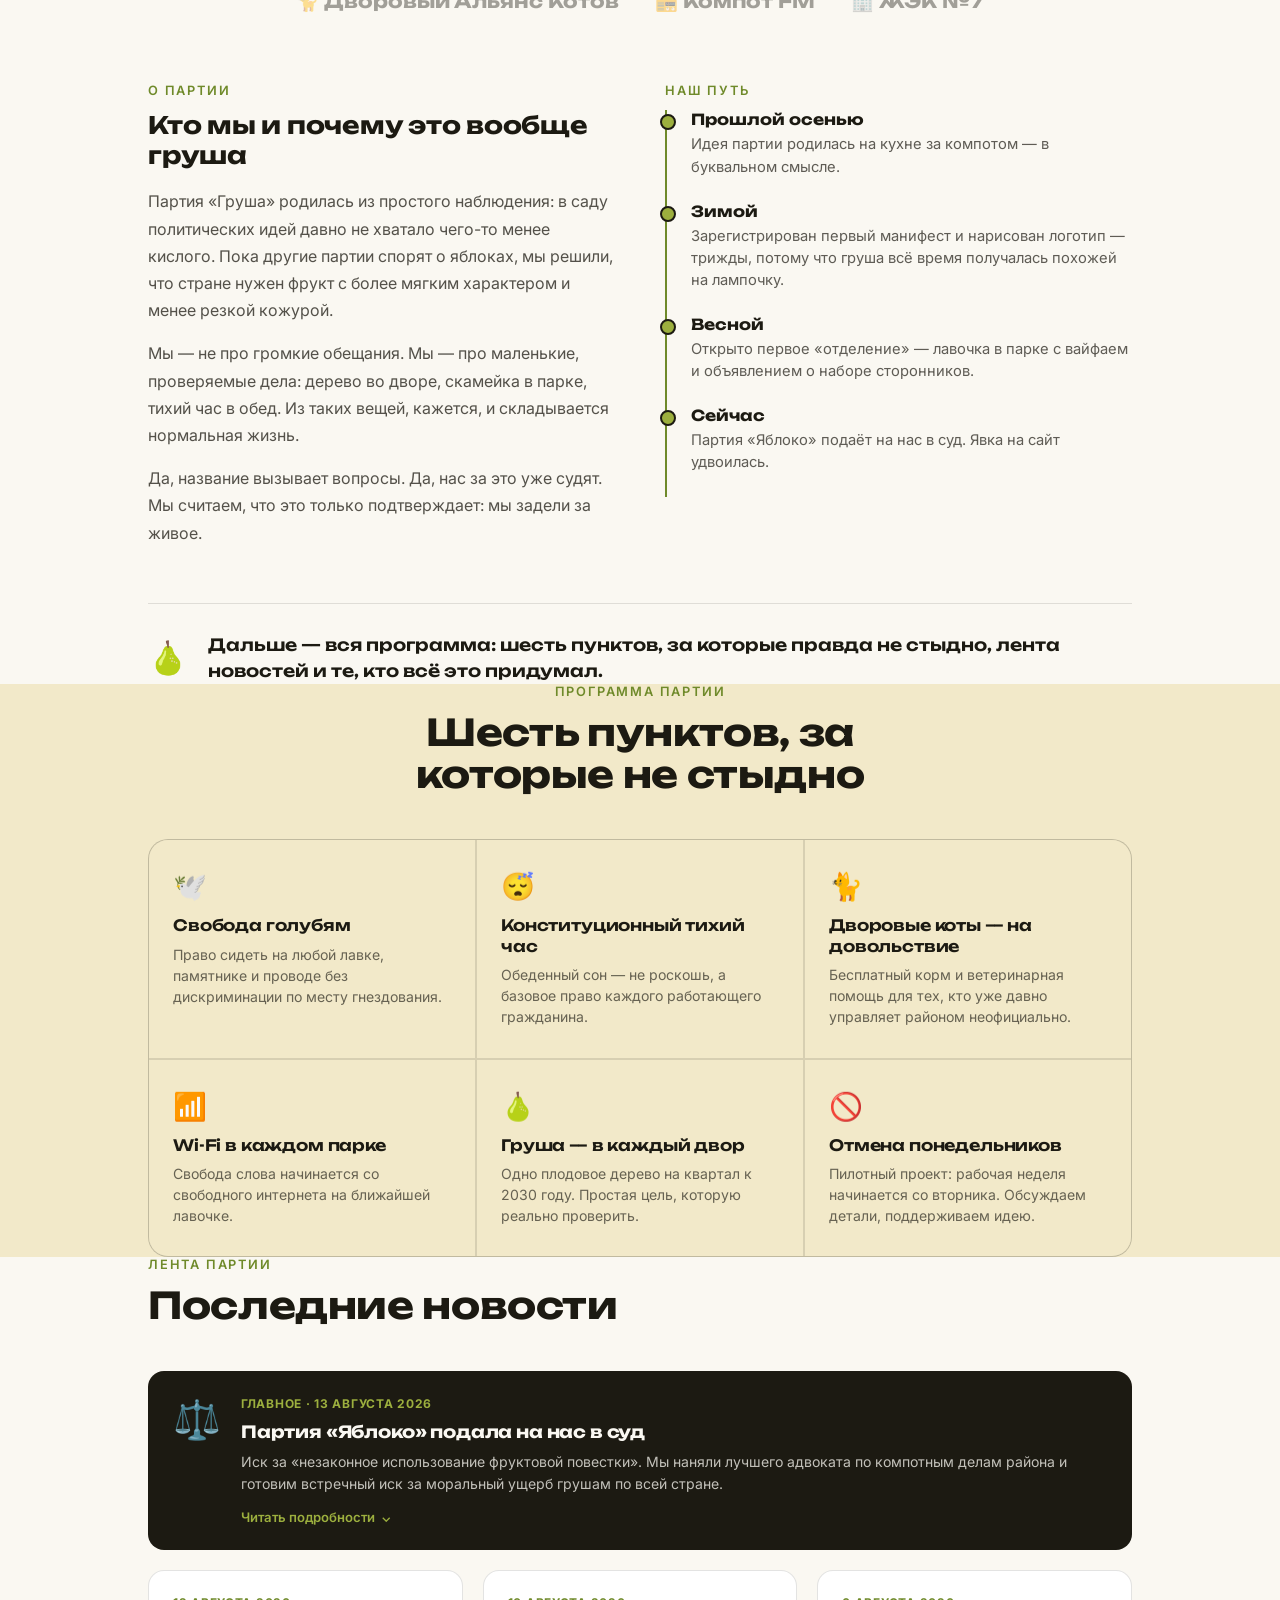
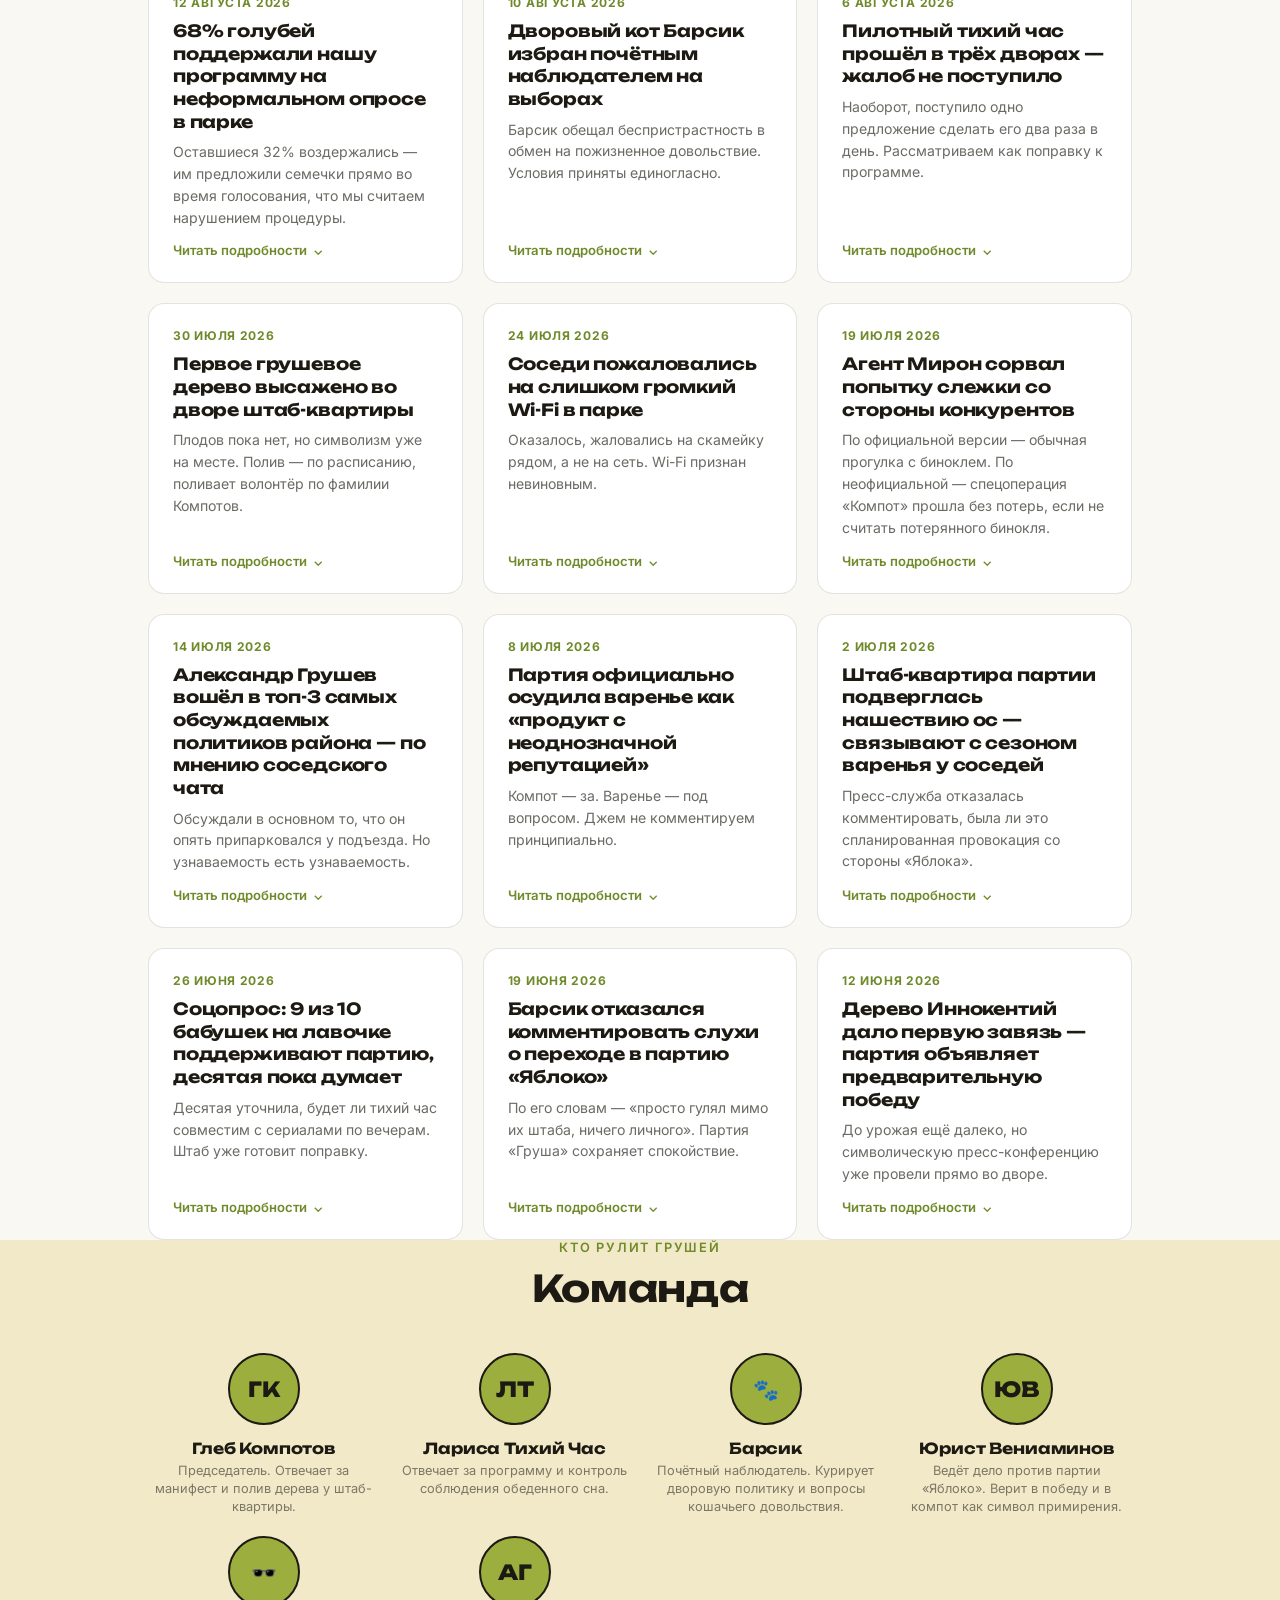
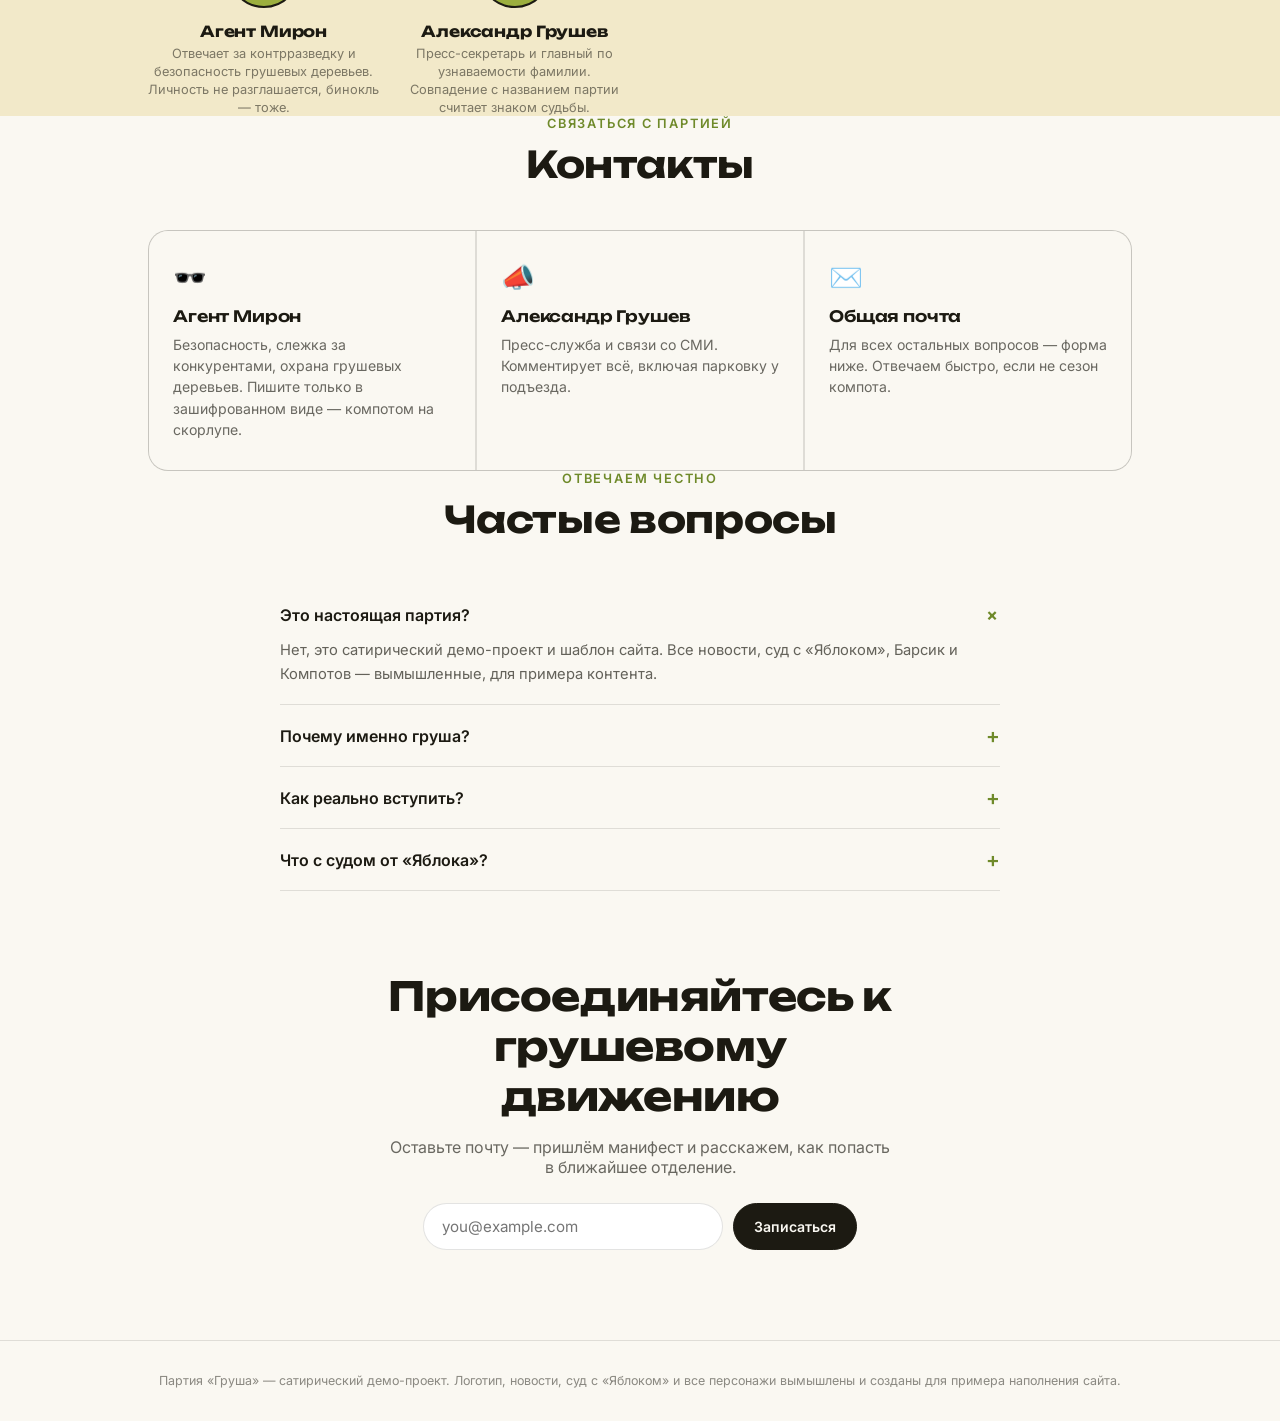
==== commit d2a3cd11: "Fix about-section layout bug, add news admin via Decap CMS, animations, stats counters" ====
--- a/index.html
+++ b/index.html
@@ -45,6 +45,7 @@
 </div>
 
 <section class="hero">
+  <div class="hero-blob" aria-hidden="true"></div>
   <div class="wrap">
     <svg class="pear-mark" viewBox="0 0 130 150" aria-hidden="true">
       <path class="pear-leaf" d="M60 22c14-8 28 0 30 10-12 8-26 2-30-10z"></path>
@@ -77,6 +78,27 @@
   </div>
 </section>
 
+<section class="stats">
+  <div class="wrap reveal">
+    <div class="stat-item">
+      <div class="stat-num"><span data-count="1">0</span></div>
+      <div class="stat-lbl">судебный иск от «Яблока»</div>
+    </div>
+    <div class="stat-item">
+      <div class="stat-num"><span data-count="12">0</span></div>
+      <div class="stat-lbl">мандатов в Грушедуме</div>
+    </div>
+    <div class="stat-item">
+      <div class="stat-num"><span data-count="68" data-suffix="%">0</span></div>
+      <div class="stat-lbl">голубей за партию</div>
+    </div>
+    <div class="stat-item">
+      <div class="stat-num"><span data-count="3">0</span></div>
+      <div class="stat-lbl">попытки нарисовать логотип</div>
+    </div>
+  </div>
+</section>
+
 <section class="trustbar">
   <div class="wrap reveal">
     <span class="eyebrow" style="text-align:center;">Нам доверяют</span>
@@ -111,6 +133,10 @@
         </ul>
       </div>
     </div>
+    <div class="about-close reveal">
+      <span class="badge">🍐</span>
+      <p>Дальше — вся программа: шесть пунктов, за которые правда не стыдно, лента новостей и те, кто всё это придумал.</p>
+    </div>
   </div>
 </section>
 
@@ -161,144 +187,8 @@
       <span class="eyebrow">Лента партии</span>
       <h2>Последние новости</h2>
     </div>
-    <div class="news-grid reveal">
-      <div class="news-card lead" data-news>
-        <span class="emoji">⚖️</span>
-        <div>
-          <div class="date">Главное · 13 августа 2026</div>
-          <h3>Партия «Яблоко» подала на нас в суд</h3>
-          <p>Иск за «незаконное использование фруктовой повестки». Мы наняли лучшего адвоката по компотным делам района и готовим встречный иск за моральный ущерб грушам по всей стране.</p>
-          <div class="news-more"><span>Читать подробности</span><span class="chev">⌄</span></div>
-          <div class="news-extra">
-            <p>Иск подан в мировой суд третьего фруктового участка. В заявлении «Яблоко» утверждает, что название «Груша» «создаёт путаницу на рынке черешковых плодов» и «подрывает узнаваемость исторического бренда семечковых».</p>
-            <p>Отдельно истец заявляет о нарушении авторских прав «исторических создателей груши», однако на просьбу суда назвать хотя бы одно имя правообладателя представитель «Яблока» попросил перерыв.</p>
-            <p class="quote">«Мы уважаем яблоки. Но грушу придумали не они» — из ответного заявления пресс-службы партии «Груша».</p>
-            <p>Первое заседание назначено на осень. В качестве вещественного доказательства сторона защиты намерена предъявить суду банку домашнего компота как символ мирного сосуществования фруктов.</p>
-          </div>
-        </div>
-      </div>
-      <div class="news-card" data-news>
-        <div class="date">12 августа 2026</div>
-        <h3>68% голубей поддержали нашу программу на неформальном опросе в парке</h3>
-        <p>Оставшиеся 32% воздержались — им предложили семечки прямо во время голосования, что мы считаем нарушением процедуры.</p>
-        <div class="news-more"><span>Читать подробности</span><span class="chev">⌄</span></div>
-        <div class="news-extra">
-          <p>Опрос проводился методом простого подсчёта голубей, оставшихся на лавке после объявления программы. Явка составила 41 особь, что является рекордным показателем для района.</p>
-          <p class="quote">«Курлык» — официальный комментарий делегации от парковой стаи.</p>
-          <p>Партия намерена оспорить итоги в частях, касающихся воробьёв, которые, по неподтверждённым данным, тоже пытались проголосовать.</p>
-        </div>
-      </div>
-      <div class="news-card" data-news>
-        <div class="date">10 августа 2026</div>
-        <h3>Дворовый кот Барсик избран почётным наблюдателем на выборах</h3>
-        <p>Барсик обещал беспристрастность в обмен на пожизненное довольствие. Условия приняты единогласно.</p>
-        <div class="news-more"><span>Читать подробности</span><span class="chev">⌄</span></div>
-        <div class="news-extra">
-          <p>Кандидатура Барсика была предложена жителями двора №14 как альтернатива штатному наблюдателю, который, по слухам, тоже был котом, но менее компетентным.</p>
-          <p>В программе Барсика — контроль за раздачей корма без очередей и мониторинг подозрительных шорохов у мусорных баков.</p>
-        </div>
-      </div>
-      <div class="news-card" data-news>
-        <div class="date">6 августа 2026</div>
-        <h3>Пилотный тихий час прошёл в трёх дворах — жалоб не поступило</h3>
-        <p>Наоборот, поступило одно предложение сделать его два раза в день. Рассматриваем как поправку к программе.</p>
-        <div class="news-more"><span>Читать подробности</span><span class="chev">⌄</span></div>
-        <div class="news-extra">
-          <p>Эксперимент проходил с 14:00 до 15:00 при поддержке местных бабушек на лавочках, которые взяли на себя функции контроля тишины.</p>
-          <p class="quote">«Наконец-то хоть какая-то партия думает о моём сне» — аноним из двора №7.</p>
-          <p>Следующий этап пилота — вечерний тихий час для тех, кто не успел выспаться днём.</p>
-        </div>
-      </div>
-      <div class="news-card" data-news>
-        <div class="date">30 июля 2026</div>
-        <h3>Первое грушевое дерево высажено во дворе штаб-квартиры</h3>
-        <p>Плодов пока нет, но символизм уже на месте. Полив — по расписанию, поливает волонтёр по фамилии Компотов.</p>
-        <div class="news-more"><span>Читать подробности</span><span class="chev">⌄</span></div>
-        <div class="news-extra">
-          <p>Саженец был выбран после долгих дебатов между сортами «Дюшес» и «Конференция» — победила дружба, посадили оба.</p>
-          <p>Ответственный за полив, волонтёр Компотов, ведёт дневник наблюдений и уже дал дереву имя — Иннокентий.</p>
-        </div>
-      </div>
-      <div class="news-card" data-news>
-        <div class="date">24 июля 2026</div>
-        <h3>Соседи пожаловались на слишком громкий Wi-Fi в парке</h3>
-        <p>Оказалось, жаловались на скамейку рядом, а не на сеть. Wi-Fi признан невиновным.</p>
-        <div class="news-more"><span>Читать подробности</span><span class="chev">⌄</span></div>
-        <div class="news-extra">
-          <p>Разбирательство длилось два часа, пока не выяснилось, что скрип издавала третья доска скамейки, а не роутер.</p>
-          <p>Роутеру принесены официальные извинения от лица управляющей компании. Скамейку решили смазать.</p>
-        </div>
-      </div>
-      <div class="news-card" data-news>
-        <div class="date">19 июля 2026</div>
-        <h3>Агент Мирон сорвал попытку слежки со стороны конкурентов</h3>
-        <p>По официальной версии — обычная прогулка с биноклем. По неофициальной — спецоперация «Компот» прошла без потерь, если не считать потерянного бинокля.</p>
-        <div class="news-more"><span>Читать подробности</span><span class="chev">⌄</span></div>
-        <div class="news-extra">
-          <p>Операция началась с подозрительно частых визитов человека в кепке к скамейке штаб-квартиры. Агент Мирон вычислил его по третьему кругу вокруг дерева Иннокентия.</p>
-          <p class="quote">«Комментировать детали спецопераций не буду. Скажу лишь: бинокль был не наш» — Агент Мирон.</p>
-        </div>
-      </div>
-      <div class="news-card" data-news>
-        <div class="date">14 июля 2026</div>
-        <h3>Александр Грушев вошёл в топ-3 самых обсуждаемых политиков района — по мнению соседского чата</h3>
-        <p>Обсуждали в основном то, что он опять припарковался у подъезда. Но узнаваемость есть узнаваемость.</p>
-        <div class="news-more"><span>Читать подробности</span><span class="chev">⌄</span></div>
-        <div class="news-extra">
-          <p>Рейтинг составлен по числу упоминаний в общедомовом чате за месяц. На первом месте — вопрос об общедомовом собрании, на втором — протечка в подъезде, на третьем — Александр Грушев.</p>
-          <p class="quote">«Главное — что помнят фамилию. Остальное поправимо» — комментарий самого Грушева.</p>
-        </div>
-      </div>
-      <div class="news-card" data-news>
-        <div class="date">8 июля 2026</div>
-        <h3>Партия официально осудила варенье как «продукт с неоднозначной репутацией»</h3>
-        <p>Компот — за. Варенье — под вопросом. Джем не комментируем принципиально.</p>
-        <div class="news-more"><span>Читать подробности</span><span class="chev">⌄</span></div>
-        <div class="news-extra">
-          <p>Заявление вызвано жалобами избирателей на слишком сладкую внутрипартийную дискуссию по вопросам консервации урожая.</p>
-          <p>Партия предлагает компромисс: компот с минимальным содержанием сахара как символ умеренной, но твёрдой позиции.</p>
-        </div>
-      </div>
-      <div class="news-card" data-news>
-        <div class="date">2 июля 2026</div>
-        <h3>Штаб-квартира партии подверглась нашествию ос — связывают с сезоном варенья у соседей</h3>
-        <p>Пресс-служба отказалась комментировать, была ли это спланированная провокация со стороны «Яблока».</p>
-        <div class="news-more"><span>Читать подробности</span><span class="chev">⌄</span></div>
-        <div class="news-extra">
-          <p>Осы были эвакуированы силами волонтёра Компотова при помощи банки с остатками того самого компота. Пострадавших не зафиксировано, кроме одной осы, которая, по слухам, теперь тайно сочувствует программе партии.</p>
-          <p class="quote">«Мы не обвиняем ос напрямую. Но совпадение по времени наводит на мысли» — Агент Мирон.</p>
-        </div>
-      </div>
-      <div class="news-card" data-news>
-        <div class="date">26 июня 2026</div>
-        <h3>Соцопрос: 9 из 10 бабушек на лавочке поддерживают партию, десятая пока думает</h3>
-        <p>Десятая уточнила, будет ли тихий час совместим с сериалами по вечерам. Штаб уже готовит поправку.</p>
-        <div class="news-more"><span>Читать подробности</span><span class="chev">⌄</span></div>
-        <div class="news-extra">
-          <p>Опрос проводился методом открытого разговора у подъезда с чаем и семечками — точность выборки не гарантируется, но атмосфера была тёплой.</p>
-          <p>Александр Грушев лично пообещал десятой бабушке включить вопрос сериалов в программу партии следующего созыва.</p>
-        </div>
-      </div>
-      <div class="news-card" data-news>
-        <div class="date">19 июня 2026</div>
-        <h3>Барсик отказался комментировать слухи о переходе в партию «Яблоко»</h3>
-        <p>По его словам — «просто гулял мимо их штаба, ничего личного». Партия «Груша» сохраняет спокойствие.</p>
-        <div class="news-more"><span>Читать подробности</span><span class="chev">⌄</span></div>
-        <div class="news-extra">
-          <p>Слухи возникли после того, как Барсика заметили спящим на подоконнике здания, где расположена приёмная конкурентов. Кот пояснил, что подоконник был просто теплее.</p>
-          <p class="quote">«Мяу» — официальный комментарий Барсика, переведённый пресс-службой как «без комментариев».</p>
-        </div>
-      </div>
-      <div class="news-card" data-news>
-        <div class="date">12 июня 2026</div>
-        <h3>Дерево Иннокентий дало первую завязь — партия объявляет предварительную победу</h3>
-        <p>До урожая ещё далеко, но символическую пресс-конференцию уже провели прямо во дворе.</p>
-        <div class="news-more"><span>Читать подробности</span><span class="chev">⌄</span></div>
-        <div class="news-extra">
-          <p>На пресс-конференции присутствовали волонтёр Компотов, Александр Грушев и, предположительно, Барсик — на заднем плане в кустах.</p>
-          <p>Первый урожай, по прогнозам агронома-любителя, ожидается через два-три года. Партия называет это «долгосрочной, но честной программой».</p>
-        </div>
-      </div>
+    <div class="news-grid reveal" id="newsGrid">
+      <p style="padding:20px;color:rgba(28,26,18,0.5)">Загружаем ленту партии…</p>
     </div>
   </div>
 </section>
@@ -412,26 +302,7 @@
   <p>Партия «Груша» — сатирический демо-проект. Логотип, новости, суд с «Яблоком» и все персонажи вымышлены и созданы для примера наполнения сайта.</p>
 </footer>
 
-<script>
-  const els = document.querySelectorAll('.reveal');
-  const io = new IntersectionObserver((entries)=>{
-    entries.forEach(e=>{ if(e.isIntersecting){ e.target.classList.add('in'); io.unobserve(e.target); } });
-  }, {threshold:0.12});
-  els.forEach(el=>io.observe(el));
-
-  const toggle = document.querySelector('.navtoggle');
-  const links = document.querySelector('.navlinks');
-  toggle.addEventListener('click', ()=>{
-    const open = links.style.display === 'flex';
-    links.style.cssText = open ? '' : 'display:flex; position:fixed; top:64px; left:0; right:0; background:var(--paper); flex-direction:column; padding:18px 28px; gap:16px; border-bottom:1px solid var(--line); z-index:99;';
-  });
-
-  document.querySelectorAll('[data-news]').forEach(card=>{
-    card.addEventListener('click', ()=>{
-      card.classList.toggle('open');
-    });
-  });
-</script>
+<script src="js/site.js" defer></script>
 
 </body>
 </html>
--- a/styles.css
+++ b/styles.css
@@ -16,7 +16,10 @@
   font-family:'Inter',sans-serif;
   -webkit-font-smoothing:antialiased;
   overflow-x:hidden;
-}
+  opacity:0;
+  transition:opacity .4s ease;
+}
+body.loaded{opacity:1;}
 h1,h2,h3,.display{
   font-family:'Unbounded',sans-serif;
   margin:0;
@@ -89,7 +92,23 @@
 }
 @keyframes scrollx{from{transform:translateX(0);}to{transform:translateX(-50%);}}
 
-.hero{padding:64px 0 50px;text-align:center;}
+.hero{padding:64px 0 50px;text-align:center;position:relative;}
+.hero-blob{
+  position:absolute;top:-60px;left:50%;
+  width:420px;height:420px;
+  transform:translateX(-50%);
+  background:radial-gradient(circle, rgba(156,175,62,0.28) 0%, rgba(156,175,62,0) 70%);
+  border-radius:50%;
+  filter:blur(10px);
+  animation:blobfloat 8s ease-in-out infinite;
+  pointer-events:none;
+  z-index:0;
+}
+@keyframes blobfloat{
+  0%,100%{transform:translateX(-50%) translateY(0) scale(1);}
+  50%{transform:translateX(-46%) translateY(18px) scale(1.08);}
+}
+.hero .wrap{position:relative;z-index:1;}
 .pear-mark{width:110px;margin:0 auto 24px;}
 .pear-body{
   fill:var(--pear);stroke:var(--ink);stroke-width:2.5;
@@ -118,6 +137,21 @@
   max-width:54ch;margin:20px auto 30px;
 }
 .ctas{display:flex;gap:14px;justify-content:center;flex-wrap:wrap;}
+
+.stats{padding:10px 0 60px;}
+.stats .wrap{
+  display:grid;grid-template-columns:repeat(4,1fr);gap:24px;
+  text-align:center;
+}
+.stat-num{
+  font-family:'Unbounded',sans-serif;font-weight:900;
+  font-size:clamp(2rem,4.5vw,2.8rem);color:var(--pear-deep);
+  line-height:1;
+}
+.stat-lbl{
+  font-size:0.82rem;color:rgba(28,26,18,0.6);margin-top:8px;
+  line-height:1.4;
+}
 
 .featured{padding:0 0 80px;}
 .featured-card{
@@ -166,11 +200,42 @@
 .head h2{font-size:clamp(1.7rem,4vw,2.3rem);line-height:1.15;}
 .reveal{opacity:0;transform:translateY(20px);transition:opacity .6s ease, transform .6s ease;}
 .reveal.in{opacity:1;transform:translateY(0);}
+.grid3.in .card,
+.news-grid.in .news-card,
+.team-grid.in .person,
+.deputy-grid.in .deputy-card{
+  animation:stagger-in .55s ease backwards;
+}
+.grid3.in .card:nth-child(1),.news-grid.in .news-card:nth-child(1),.team-grid.in .person:nth-child(1),.deputy-grid.in .deputy-card:nth-child(1){animation-delay:.02s;}
+.grid3.in .card:nth-child(2),.news-grid.in .news-card:nth-child(2),.team-grid.in .person:nth-child(2),.deputy-grid.in .deputy-card:nth-child(2){animation-delay:.08s;}
+.grid3.in .card:nth-child(3),.news-grid.in .news-card:nth-child(3),.team-grid.in .person:nth-child(3),.deputy-grid.in .deputy-card:nth-child(3){animation-delay:.14s;}
+.grid3.in .card:nth-child(4),.news-grid.in .news-card:nth-child(4),.team-grid.in .person:nth-child(4),.deputy-grid.in .deputy-card:nth-child(4){animation-delay:.20s;}
+.grid3.in .card:nth-child(5),.news-grid.in .news-card:nth-child(5),.team-grid.in .person:nth-child(5),.deputy-grid.in .deputy-card:nth-child(5){animation-delay:.26s;}
+.grid3.in .card:nth-child(6),.news-grid.in .news-card:nth-child(6),.team-grid.in .person:nth-child(6),.deputy-grid.in .deputy-card:nth-child(6){animation-delay:.32s;}
+.grid3.in .card:nth-child(n+7),.news-grid.in .news-card:nth-child(n+7),.deputy-grid.in .deputy-card:nth-child(n+7){animation-delay:.38s;}
+@keyframes stagger-in{
+  from{opacity:0;transform:translateY(16px);}
+  to{opacity:1;transform:translateY(0);}
+}
 
 .about-grid{
   display:grid;grid-template-columns:1fr 1fr;gap:50px;align-items:start;
+  margin-bottom:40px;
 }
 .about-grid p{font-size:1rem;line-height:1.7;color:rgba(28,26,18,0.75);margin:0 0 16px;}
+.about-close{
+  border-top:1px solid var(--line);
+  padding-top:28px;
+  display:flex;align-items:center;gap:20px;flex-wrap:wrap;
+}
+.about-close .badge{
+  font-size:2rem;flex-shrink:0;
+}
+.about-close p{
+  margin:0;font-size:1.05rem;line-height:1.55;
+  font-family:'Unbounded',sans-serif;font-weight:600;
+  color:var(--ink);max-width:60ch;
+}
 .timeline{list-style:none;margin:0;padding:0;border-left:2px solid var(--pear-deep);}
 .timeline li{padding:0 0 24px 24px;position:relative;}
 .timeline li::before{
@@ -316,6 +381,7 @@
   .navlinks{display:none;}
   .navtoggle{display:block;}
   .about-grid{grid-template-columns:1fr;}
+  .stats .wrap{grid-template-columns:repeat(2,1fr);gap:32px 20px;}
   .grid3{grid-template-columns:1fr;}
   .news-grid{grid-template-columns:1fr;}
   .news-card.lead{grid-column:span 1;grid-template-columns:1fr;text-align:center;}
